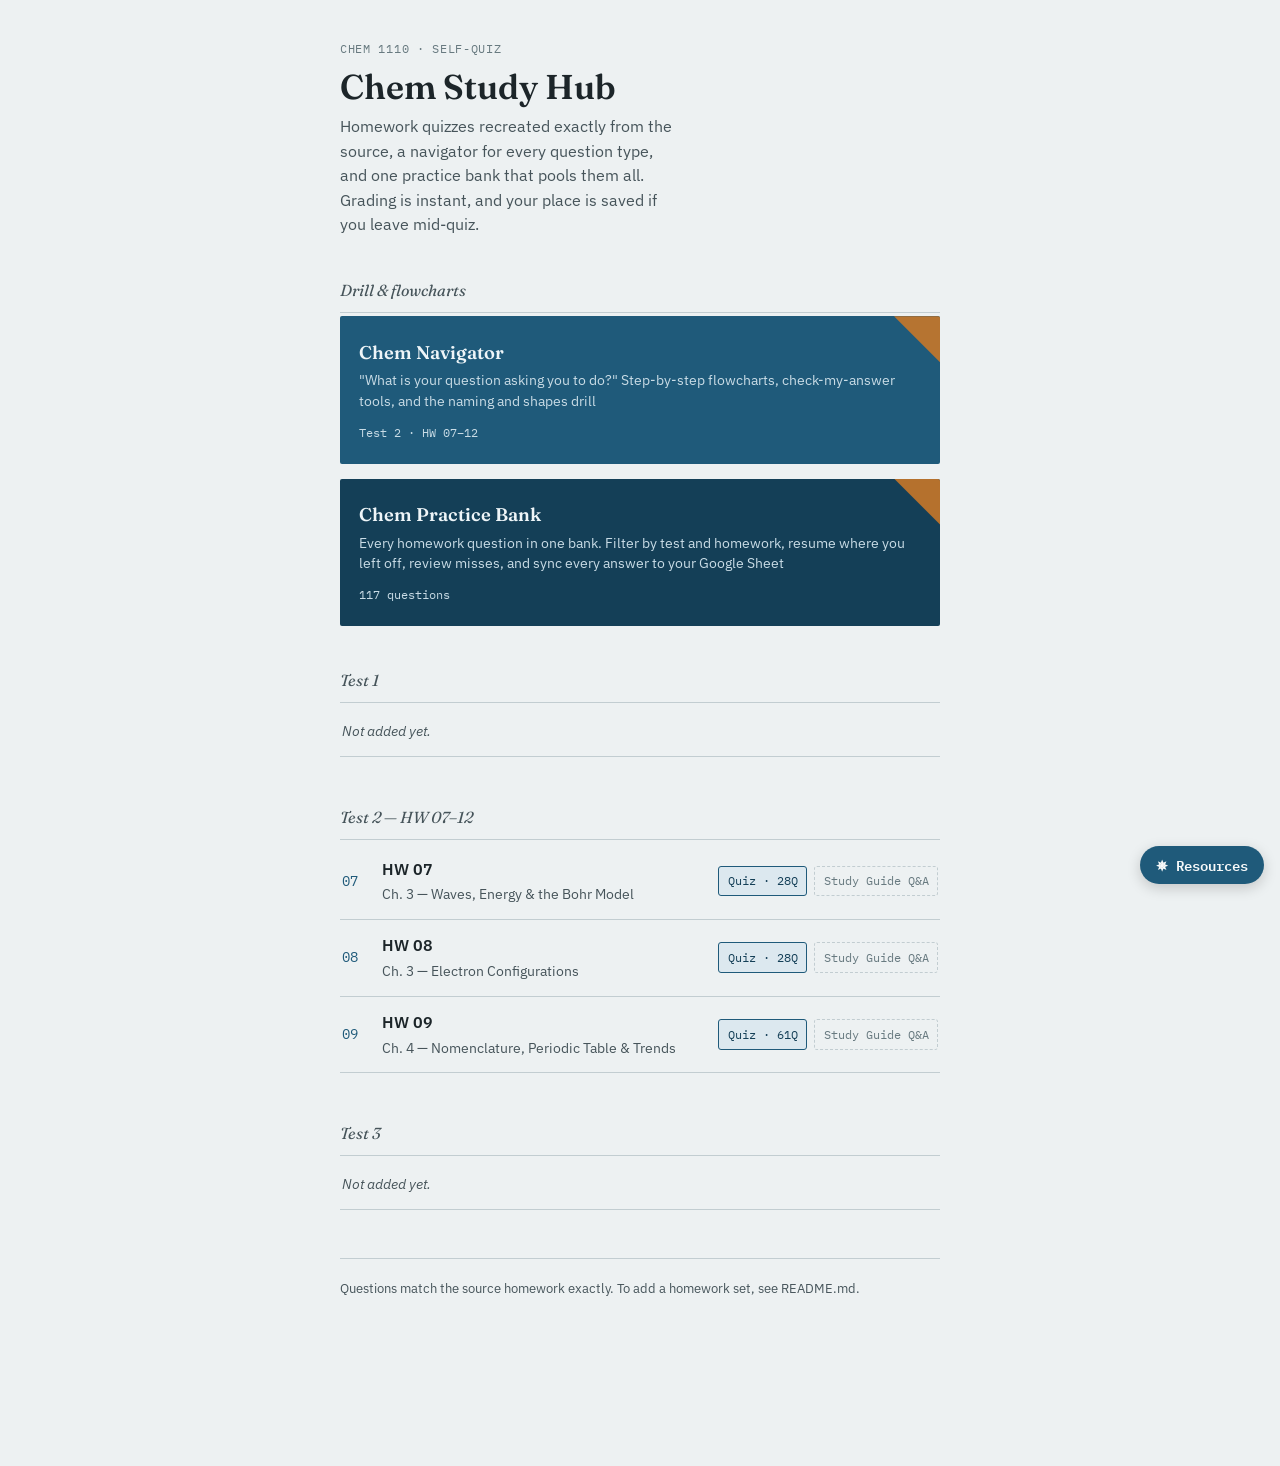
==== index.html @ c75fd82e "Add files via upload" ====
<!doctype html>
<html lang="en">
<head>
<meta charset="utf-8">
<meta name="viewport" content="width=device-width, initial-scale=1">
<title>Chem Study Hub</title>
<link rel="stylesheet" href="assets/style.css">
<link rel="stylesheet" href="assets/core.css">
</head>
<body>
  <div class="wrap">
    <p class="site-mark">CHEM 1110 &middot; SELF-QUIZ</p>
    <h1 class="site-title">Chem Study Hub</h1>
    <p class="site-lede">Homework quizzes recreated exactly from the source, a navigator for every question type, and one practice bank that pools them all. Grading is instant, and your place is saved if you leave mid-quiz.</p>

    <p class="section-label">Drill &amp; flowcharts</p>
    <div class="slide-grid">
      <a class="slide-card" href="navigator/index.html" style="grid-column:1/-1">
        <div class="s-title">Chem Navigator</div>
        <div class="s-sub">"What is your question asking you to do?" Step-by-step flowcharts, check-my-answer tools, and the naming and shapes drill</div>
        <span class="s-count">Test 2 &middot; HW 07–12</span>
      </a>
      <a class="slide-card alt" href="drill/index.html" style="grid-column:1/-1">
        <div class="s-title">Chem Practice Bank</div>
        <div class="s-sub">Every homework question in one bank. Filter by test and homework, resume where you left off, review misses, and sync every answer to your Google Sheet</div>
        <span class="s-count" id="bankCount">&nbsp;</span>
      </a>
    </div>

    <div id="tests"><p class="note">Loading…</p></div>

    <footer class="note">Questions match the source homework exactly. To add a homework set, see README.md.</footer>
  </div>
  <script src="assets/chem-core.js"></script>
  <script>
  (async function () {
    const box = document.getElementById('tests');
    let man;
    try { man = await (await fetch('data/manifest.json')).json(); }
    catch (e) { box.innerHTML = '<p class="empty-test">Could not load the quiz list. Open this site from GitHub Pages (or a local web server), not as a file.</p>'; return; }
    let saved = {};
    try { saved = JSON.parse(localStorage.getItem('chem-hub-quiz-v1') || '{}'); } catch (e) {}
    const esc = Chem.esc;
    let total = 0;
    box.innerHTML = man.tests.map(t => {
      const head = `<p class="section-label">${esc(t.title)}${t.sub ? ' &mdash; ' + esc(t.sub) : ''}</p>`;
      if (!t.items.length) return head + `<p class="empty-test">Not added yet.</p>`;
      return head + '<ul class="module-list">' + t.items.map(it => {
        const pills = it.quizzes.map((z, k) => {
          total += z.count;
          const done = saved[z.slug] ? Object.keys(saved[z.slug].answers || {}).length : 0;
          const prog = done && done < z.count ? ` <span class="done">&middot; ${done}/${z.count} done</span>` : done === z.count ? ' <span class="done">&middot; done</span>' : '';
          return `<a class="quiz-pill${k ? ' pill-' + Math.min(k + 1, 3) : ''}" href="quiz/index.html?q=${encodeURIComponent(z.slug)}">${esc(z.label)} &middot; ${z.count}Q${prog}</a>`;
        }).join('');
        const qa = it.qa
          ? `<a class="quiz-pill pill-qa" href="qa/index.html?q=${encodeURIComponent(it.qa)}">Study Guide Q&amp;A</a>`
          : `<span class="quiz-pill pill-off" title="Not added yet">Study Guide Q&amp;A</span>`;
        return `<li><div class="m-row"><span class="num">${esc(it.num)}</span><span class="titles"><span class="m-title">${esc(it.title)}</span><br><span class="m-sub">${esc(it.subtitle)}</span></span><span class="quiz-links">${pills}${qa}</span></div></li>`;
      }).join('') + '</ul>';
    }).join('');
    document.getElementById('bankCount').textContent = total + ' questions';
  })();
  Chem.resources('assets/');
  </script>
</body>
</html>
---- assets/style.css ----
@import url('https://fonts.googleapis.com/css2?family=Fraunces:opsz,wght@9..144,400;9..144,500;9..144,600&family=IBM+Plex+Sans:wght@400;500;600&family=IBM+Plex+Mono:wght@500&display=swap');

:root{
  /* Chem Study Hub palette: copper-sulfate blue and sodium-flame amber */
  --paper: #EDF1F2;
  --paper-raised: #E1E8EA;
  --ink: #1C2529;
  --ink-soft: #46545A;
  --rule: #C2CDD1;
  --violet: #1F5A7A;
  --violet-deep: #143F57;
  --pink: #C7772A;
  --pink-wash: #F6E3CC;
  --violet-wash: #DCE8EF;
  --red: #9A3B3B;
  --red-wash: #F1DCDA;
  --sage: #687A80;
  --good: #2E7D4F;
  --good-wash: #DDEFE3;
  --max: 640px;
  /* colors used by core.css (question widgets, notes, Resources) */
  --c-accent: var(--violet); --c-accent-soft: var(--violet-wash);
  --c-good: var(--good); --c-good-soft: var(--good-wash);
  --c-bad: var(--red); --c-bad-soft: var(--red-wash);
  --c-line: var(--rule); --c-surface: #F8FAFA; --c-raised: var(--paper-raised);
  --c-ink: var(--ink); --c-muted: var(--ink-soft); --c-mono: 'IBM Plex Mono', monospace;
}

*{ box-sizing: border-box; }

html{ -webkit-text-size-adjust: 100%; }

body{
  margin: 0;
  background: var(--paper);
  color: var(--ink);
  font-family: 'IBM Plex Sans', system-ui, sans-serif;
  line-height: 1.5;
  -webkit-font-smoothing: antialiased;
}

a{ color: inherit; }

.wrap{
  max-width: var(--max);
  margin: 0 auto;
  padding: 2.5rem 1.25rem 5rem;
}

/* ---------- Homepage ---------- */

.site-mark{
  font-family: 'IBM Plex Mono', monospace;
  font-size: 0.72rem;
  letter-spacing: 0.06em;
  color: var(--sage);
  margin: 0 0 0.6rem;
}

h1.site-title{
  font-family: 'Fraunces', serif;
  font-weight: 600;
  font-size: 2.15rem;
  line-height: 1.15;
  margin: 0 0 0.5rem;
}

p.site-lede{
  color: var(--ink-soft);
  font-size: 1.02rem;
  max-width: 34ch;
  margin: 0 0 2.6rem;
}

.section-label{
  font-family: 'Fraunces', serif;
  font-style: italic;
  font-size: 1rem;
  color: var(--ink-soft);
  border-bottom: 1px solid var(--rule);
  padding-bottom: 0.6rem;
  margin: 0 0 0.2rem;
}

.module-list{
  list-style: none;
  margin: 0 0 3rem;
  padding: 0;
}

.module-list li{
  border-bottom: 1px solid var(--rule);
}

.m-row{
  display: flex;
  align-items: center;
  gap: 0.9rem;
  padding: 0.85rem 0.1rem;
}

.m-row .num{
  font-family: 'IBM Plex Mono', monospace;
  font-size: 0.85rem;
  color: var(--violet);
  min-width: 1.6rem;
}

.m-row .titles{
  flex: 1;
  min-width: 0;
}

.m-row .m-title{
  font-weight: 600;
  font-size: 1.02rem;
}

.m-row .m-sub{
  color: var(--ink-soft);
  font-size: 0.88rem;
}

.quiz-links{
  display: flex;
  gap: 0.4rem;
  flex-shrink: 0;
}

.quiz-pill{
  font-family: 'IBM Plex Mono', monospace;
  font-size: 0.72rem;
  text-decoration: none;
  color: var(--violet-deep);
  background: var(--violet-wash);
  border: 1px solid var(--violet);
  border-radius: 3px;
  padding: 0.35rem 0.55rem;
  white-space: nowrap;
  transition: background 0.15s ease;
}

.quiz-pill:hover{
  background: var(--violet);
  color: #fff;
}

.quiz-pill.pill-2{
  color: #7A4614;
  background: var(--pink-wash);
  border-color: var(--pink);
}

.quiz-pill.pill-2:hover{
  background: var(--pink);
  color: #fff;
}

.quiz-pill.pill-3{
  color: #7A2E2E;
  background: var(--red-wash);
  border-color: var(--red);
}

.quiz-pill.pill-3:hover{
  background: var(--red);
  color: #fff;
}

.quiz-pill.pill-qa{
  color: #3F5157;
  background: #E3E9EB;
  border-color: var(--sage);
}

.quiz-pill.pill-qa:hover{
  background: var(--sage);
  color: #fff;
}

@media (max-width: 480px){
  .m-row{ flex-wrap: wrap; }
  .quiz-links{ width: calc(100% - 1.6rem - 0.9rem); margin-left: calc(1.6rem + 0.9rem); flex-wrap: wrap; }
}

.slide-grid{
  display: grid;
  grid-template-columns: 1fr 1fr;
  gap: 0.9rem;
}

@media (max-width: 480px){
  .slide-grid{ grid-template-columns: 1fr; }
}

.slide-card{
  display: block;
  text-decoration: none;
  background: var(--violet);
  color: #EEF5F8;
  padding: 1.4rem 1.2rem;
  border-radius: 2px;
  position: relative;
  overflow: hidden;
}

.slide-card::before{
  content: "";
  position: absolute;
  top: 0; right: 0;
  width: 46px; height: 46px;
  background: var(--pink);
  clip-path: polygon(100% 0, 0 0, 100% 100%);
  opacity: 0.9;
}

.slide-card .s-title{
  font-family: 'Fraunces', serif;
  font-weight: 600;
  font-size: 1.15rem;
  margin: 0 0 0.25rem;
}

.slide-card .s-sub{
  font-size: 0.85rem;
  color: #C9DCE6;
}

.slide-card .s-count{
  font-family: 'IBM Plex Mono', monospace;
  font-size: 0.75rem;
  color: #C9DCE6;
  margin-top: 0.8rem;
  display: block;
}

footer.note{
  margin-top: 3rem;
  padding-top: 1.2rem;
  border-top: 1px solid var(--rule);
  color: var(--ink-soft);
  font-size: 0.82rem;
}

/* ---------- Quiz page ---------- */

.back-link{
  display: inline-block;
  font-size: 0.85rem;
  color: var(--violet);
  text-decoration: none;
  margin-bottom: 1.1rem;
}
.back-link:hover{ text-decoration: underline; }

.quiz-head{
  margin-bottom: 1.4rem;
}

.quiz-head .site-mark{ margin-bottom: 0.5rem; }

h1.quiz-title{
  font-family: 'Fraunces', serif;
  font-weight: 600;
  font-size: 1.7rem;
  margin: 0 0 0.15rem;
}

p.quiz-sub{
  color: var(--ink-soft);
  margin: 0;
}

.score-bar{
  position: sticky;
  top: 0;
  z-index: 5;
  background: var(--paper);
  padding: 0.85rem 0 0.7rem;
  margin-bottom: 1.6rem;
  border-bottom: 1px solid var(--rule);
}

.score-row{
  display: flex;
  justify-content: space-between;
  font-family: 'IBM Plex Mono', monospace;
  font-size: 0.78rem;
  color: var(--ink-soft);
  margin-bottom: 0.4rem;
}

.score-row .num-correct{ color: var(--violet); font-weight: 500; }

.progress-track{
  height: 6px;
  background: var(--rule);
  border-radius: 3px;
  overflow: hidden;
}

.progress-fill{
  height: 100%;
  background: linear-gradient(90deg, var(--violet), var(--pink));
  width: 0%;
  transition: width 0.25s ease;
}

.restart-btn{
  font-family: 'IBM Plex Mono', monospace;
  font-size: 0.72rem;
  color: var(--sage);
  background: none;
  border: none;
  cursor: pointer;
  padding: 0;
  text-decoration: underline;
  margin-top: 0.5rem;
}

.question{
  padding: 1.5rem 0;
  border-bottom: 1px solid var(--rule);
}

.q-meta{
  font-family: 'IBM Plex Mono', monospace;
  font-size: 0.72rem;
  color: var(--sage);
  letter-spacing: 0.03em;
  margin-bottom: 0.45rem;
}

.q-prompt{
  font-size: 1.03rem;
  font-weight: 500;
  margin: 0 0 0.9rem;
}

.options{
  display: flex;
  flex-direction: column;
  gap: 0.5rem;
}

.option{
  display: flex;
  align-items: flex-start;
  gap: 0.7rem;
  text-align: left;
  width: 100%;
  padding: 0.65rem 0.8rem;
  background: var(--paper-raised);
  border: 1px solid var(--rule);
  border-radius: 3px;
  cursor: pointer;
  font-family: inherit;
  font-size: 0.94rem;
  color: var(--ink);
}

.option:hover:not(:disabled){
  border-color: var(--violet);
}

.option:focus-visible{
  outline: 2px solid var(--violet);
  outline-offset: 1px;
}

.option .letter{
  font-family: 'IBM Plex Mono', monospace;
  font-size: 0.82rem;
  color: var(--violet);
  flex-shrink: 0;
}

.option:disabled{ cursor: default; }

.option.correct{
  background: var(--violet-wash);
  border-color: var(--violet);
}
.option.correct .letter{ color: var(--violet-deep); }

.option.chosen-wrong{
  background: var(--red-wash);
  border-color: var(--red);
}
.option.chosen-wrong .letter{ color: var(--red); }

.explanation{
  margin-top: 0.7rem;
  padding: 0.7rem 0.85rem;
  background: var(--violet-wash);
  border-left: 3px solid var(--violet);
  font-size: 0.9rem;
  color: var(--ink);
  border-radius: 0 3px 3px 0;
}

.reveal-btn{
  font-family: 'IBM Plex Mono', monospace;
  font-size: 0.78rem;
  color: var(--violet);
  background: var(--violet-wash);
  border: 1px solid var(--violet);
  border-radius: 3px;
  padding: 0.5rem 0.9rem;
  cursor: pointer;
}
.reveal-btn:hover{ background: var(--violet); color: #fff; }

.finish-banner{
  margin-top: 1.5rem;
  padding: 1.3rem 1.2rem;
  background: var(--violet);
  color: #EEF5F8;
  border-radius: 3px;
  display: none;
}
.finish-banner.show{ display: block; }
.finish-banner .f-title{
  font-family: 'Fraunces', serif;
  font-size: 1.2rem;
  margin: 0 0 0.3rem;
}
.finish-banner button{
  margin-top: 0.8rem;
  font-family: 'IBM Plex Mono', monospace;
  font-size: 0.78rem;
  background: #EEF5F8;
  color: var(--violet-deep);
  border: none;
  border-radius: 3px;
  padding: 0.5rem 0.9rem;
  cursor: pointer;
}

@media (prefers-reduced-motion: reduce){
  *{ transition: none !important; }
}

/* ---------- Q&A viewer page ---------- */

.qa-wrap{ max-width: 700px; }

#qa-content h1{
  font-family: 'Fraunces', serif;
  font-weight: 600;
  font-size: 1.5rem;
  margin: 0.3rem 0 1.3rem;
  line-height: 1.25;
}

#qa-content h2{
  font-family: 'Fraunces', serif;
  font-style: italic;
  font-weight: 500;
  font-size: 1.1rem;
  color: var(--violet-deep);
  margin: 2rem 0 0.9rem;
  border-bottom: 1px solid var(--rule);
  padding-bottom: 0.4rem;
}

#qa-content h3{
  font-family: 'IBM Plex Sans', sans-serif;
  font-weight: 600;
  font-size: 0.95rem;
  color: var(--ink);
  margin: 1.4rem 0 0.5rem;
}

#qa-content p{
  margin: 0 0 0.5rem;
  font-size: 0.96rem;
}

#qa-content ol{
  padding-left: 1.3rem;
  margin: 0;
}

#qa-content ol > li{
  margin-bottom: 1.3rem;
  padding-bottom: 1.1rem;
  border-bottom: 1px solid var(--rule);
}

#qa-content ol > li:last-child{
  border-bottom: none;
}

#qa-content ul{
  margin: 0.4rem 0 0.4rem 0.2rem;
  padding-left: 1rem;
  list-style: none;
}

#qa-content ul li{
  margin-bottom: 0.3rem;
  font-size: 0.94rem;
}

#qa-content strong{ color: var(--violet-deep); }
#qa-content em{ font-style: italic; }
#qa-content strong em, #qa-content em strong{
  color: var(--violet);
}

#qa-content blockquote{
  margin: 0 0 1.5rem;
  padding: 0.8rem 1rem;
  background: var(--pink-wash);
  border-left: 3px solid var(--pink);
  border-radius: 0 3px 3px 0;
  font-size: 0.9rem;
  color: var(--ink);
}

#qa-content code{
  font-family: 'IBM Plex Mono', monospace;
  font-size: 0.85em;
  background: var(--paper-raised);
  padding: 0.1em 0.35em;
  border-radius: 2px;
}

#qa-content table{
  width: 100%;
  border-collapse: collapse;
  margin: 0.6rem 0 1.2rem;
  font-size: 0.85rem;
}

#qa-content th, #qa-content td{
  border: 1px solid var(--rule);
  padding: 0.5rem 0.6rem;
  text-align: left;
  vertical-align: top;
}

#qa-content th{
  background: var(--paper-raised);
  font-family: 'IBM Plex Mono', monospace;
  font-size: 0.72rem;
  letter-spacing: 0.02em;
  color: var(--sage);
}

#qa-content hr{
  border: none;
  border-top: 1px solid var(--rule);
  margin: 1.6rem 0;
}

/* nested answer bullets inside numbered study-guide questions (Modules 12+) */
#qa-content ol ul{
  list-style: disc;
  padding-left: 1.3rem;
}
#qa-content ol ul li::marker{ color: var(--violet-deep); }

/* ---------- Chem hub additions ---------- */

.quiz-pill.pill-off{
  color: var(--sage);
  background: transparent;
  border: 1px dashed var(--rule);
  cursor: default;
}
.quiz-pill.pill-off:hover{ background: transparent; color: var(--sage); }

.quiz-pill .done{ opacity: .75; }

.empty-test{
  color: var(--ink-soft);
  font-size: 0.9rem;
  font-style: italic;
  padding: 0.9rem 0.1rem;
  margin: 0 0 3rem;
  border-bottom: 1px solid var(--rule);
}

.slide-card.alt{ background: var(--violet-deep); }

.resume-note{
  margin: 0 0 1.2rem;
  padding: 0.7rem 0.85rem;
  background: var(--pink-wash);
  border-left: 3px solid var(--pink);
  border-radius: 0 3px 3px 0;
  font-size: 0.9rem;
}

.q-prompt img{ max-width: 100%; height: auto; }

.q-meta .q-tag{
  color: var(--pink);
  margin-left: .35rem;
}

.slide-grid{ margin-bottom: 2.6rem; }
body{ padding-bottom: 4rem; }
---- assets/core.css ----
/* Question widgets, notes and Resources — shared by quiz/ and drill/.
   Each page sets these colors: --c-accent --c-accent-soft --c-good --c-good-soft --c-bad --c-bad-soft
   --c-line --c-surface --c-raised --c-ink --c-muted --c-mono */
.cq-given{margin:0 0 .9rem;padding:.7rem .85rem;border:1px dashed var(--c-line);border-radius:6px;background:var(--c-raised);font-size:.92rem;overflow-x:auto}
.cq-given img{max-width:100%;height:auto}
.cq-opts{display:grid;gap:.5rem}
.cq-opt{display:grid;grid-template-columns:1.9rem 1fr;gap:.65rem;align-items:start;text-align:left;width:100%;padding:.65rem .8rem;background:var(--c-raised);border:1.5px solid var(--c-line);border-radius:6px;font:inherit;font-size:.95rem;color:var(--c-ink);cursor:pointer}
.cq-opt:hover:not(:disabled){border-color:var(--c-accent)}
.cq-opt:focus-visible,.cq-check:focus-visible,.cq-row select:focus-visible,.cq-row input:focus-visible{outline:2px solid var(--c-accent);outline-offset:1px}
.cq-opt:disabled{cursor:default}
.cq-k{font:500 .8rem/1.75 var(--c-mono);color:var(--c-accent);border:1px solid var(--c-line);border-radius:4px;text-align:center;min-height:1.6rem}
.cq-opt>span:last-child{min-width:0;overflow-wrap:anywhere}
.cq-opt.sel{border-color:var(--c-accent);background:var(--c-accent-soft)}
.cq-opt.right{border-color:var(--c-good);background:var(--c-good-soft)}
.cq-opt.right .cq-k{background:var(--c-good);border-color:var(--c-good);color:var(--c-surface)}
.cq-opt.wrong{border-color:var(--c-bad);background:var(--c-bad-soft)}
.cq-opt.wrong .cq-k{background:var(--c-bad);border-color:var(--c-bad);color:var(--c-surface)}
.cq-rows{display:grid;gap:.5rem}
.cq-row{display:grid;grid-template-columns:minmax(0,1fr) minmax(0,1.25fr) 2.6rem;gap:.6rem;align-items:center;padding:.55rem .7rem;background:var(--c-raised);border:1.5px solid var(--c-line);border-radius:6px}
.cq-row.cq-calc{grid-template-columns:minmax(0,1fr) auto 2.6rem}
.cq-row.cq-fill:not(:has(.cq-term)){grid-template-columns:minmax(0,1fr) 2.6rem}
.cq-term{font-size:.93rem;min-width:0;overflow-wrap:anywhere}
.cq-row select,.cq-row input{font:inherit;font-size:.93rem;color:var(--c-ink);background:var(--c-surface);border:1px solid var(--c-line);border-radius:5px;padding:.45rem .5rem;width:100%;min-width:0}
.cq-row input{font-family:var(--c-mono)}
.cq-unit{font:500 .85rem var(--c-mono);color:var(--c-muted)}
.cq-mark{font:600 .85rem var(--c-mono);text-align:center;white-space:nowrap}
.cq-row.right{border-color:var(--c-good);background:var(--c-good-soft)}.cq-row.right .cq-mark{color:var(--c-good)}
.cq-row.wrong{border-color:var(--c-bad);background:var(--c-bad-soft)}.cq-row.wrong .cq-mark{color:var(--c-bad)}
.cq-hint{font-size:.78rem;color:var(--c-muted);margin:.4rem 0 0}
.cq-check{margin-top:.8rem;font:600 .9rem/1 inherit;font-family:inherit;color:var(--c-surface);background:var(--c-accent);border:1px solid var(--c-accent);border-radius:6px;padding:.65rem 1.1rem;cursor:pointer}
.cq-check:disabled{opacity:.45;cursor:not-allowed}
.cq-fb{margin-top:.8rem;padding:.75rem .9rem;border-left:4px solid var(--c-good);background:var(--c-good-soft);border-radius:0 6px 6px 0;font-size:.92rem;overflow-wrap:anywhere}
.cq-fb.bad{border-left-color:var(--c-bad);background:var(--c-bad-soft)}
.cq-verdict{font-weight:700;color:var(--c-good);margin-bottom:.25rem}
.cq-fb.bad .cq-verdict{color:var(--c-bad)}
.cq-note{margin:.45rem 0 0;color:var(--c-ink);opacity:.85}
@media (max-width:520px){.cq-row{grid-template-columns:minmax(0,1fr) 2.6rem}.cq-row select{grid-column:1}.cq-row .cq-term{grid-column:1/-1}.cq-row.cq-calc{grid-template-columns:minmax(0,1fr) auto 2.6rem}}

/* notes */
.cq-notes{margin:.2rem 0 .8rem}
.cq-notes-toggle{font:500 .78rem var(--c-mono);color:var(--c-muted);background:none;border:1px dashed var(--c-line);border-radius:999px;padding:.3rem .7rem;cursor:pointer;display:inline-flex;gap:.35rem;align-items:center}
.cq-notes-toggle:hover{color:var(--c-accent);border-color:var(--c-accent)}
.cq-dot{width:7px;height:7px;border-radius:50%;background:var(--c-accent);display:inline-block}
.cq-notes-box{margin-top:.5rem}
.cq-notes-box textarea{width:100%;min-height:5.5rem;font:inherit;font-size:.92rem;color:var(--c-ink);background:var(--c-surface);border:1px solid var(--c-line);border-radius:6px;padding:.6rem .7rem;resize:vertical}
.cq-notes-status{font-size:.76rem;color:var(--c-muted);margin-top:.25rem;min-height:1em}

/* Resources */
.cq-res-btn{position:fixed;right:16px;bottom:16px;z-index:20;font:600 .85rem/1 var(--c-mono);color:var(--c-surface);background:var(--c-accent);border:0;border-radius:999px;padding:.75rem 1rem;box-shadow:0 4px 14px rgba(0,0,0,.18);cursor:pointer}
.cq-modal,.cq-lightbox{position:fixed;inset:0;z-index:30;background:rgba(10,18,22,.55);display:grid;place-items:center;padding:16px}
.cq-modal[hidden],.cq-lightbox[hidden]{display:none}
.cq-modal-box{position:relative;background:var(--c-surface);color:var(--c-ink);border-radius:10px;padding:1.3rem 1.2rem;width:min(440px,100%)}
.cq-modal-box h3{margin:0 0 .2rem}
.cq-sub{margin:0 0 .9rem;font-size:.85rem;color:var(--c-muted)}
.cq-res{display:flex;gap:.8rem;align-items:center;width:100%;text-align:left;font:inherit;color:inherit;background:var(--c-raised);border:1px solid var(--c-line);border-radius:6px;padding:.5rem;cursor:pointer}
.cq-res:hover{border-color:var(--c-accent)}
.cq-res img{width:56px;height:40px;object-fit:cover;border-radius:3px;background:#fff}
.cq-x{position:absolute;top:8px;right:10px;background:none;border:0;font-size:1.1rem;color:inherit;cursor:pointer;padding:6px}
.cq-lightbox .cq-x{color:#fff;font-size:1.4rem}
.cq-lightbox img{max-width:100%;max-height:90vh;background:#fff;border-radius:6px}
body{padding-bottom:88px}
@media (max-width:520px){.cq-res-btn{font-size:0;padding:0;width:46px;height:46px;border-radius:50%}.cq-res-btn::before{content:"✵";font-size:1.15rem}}
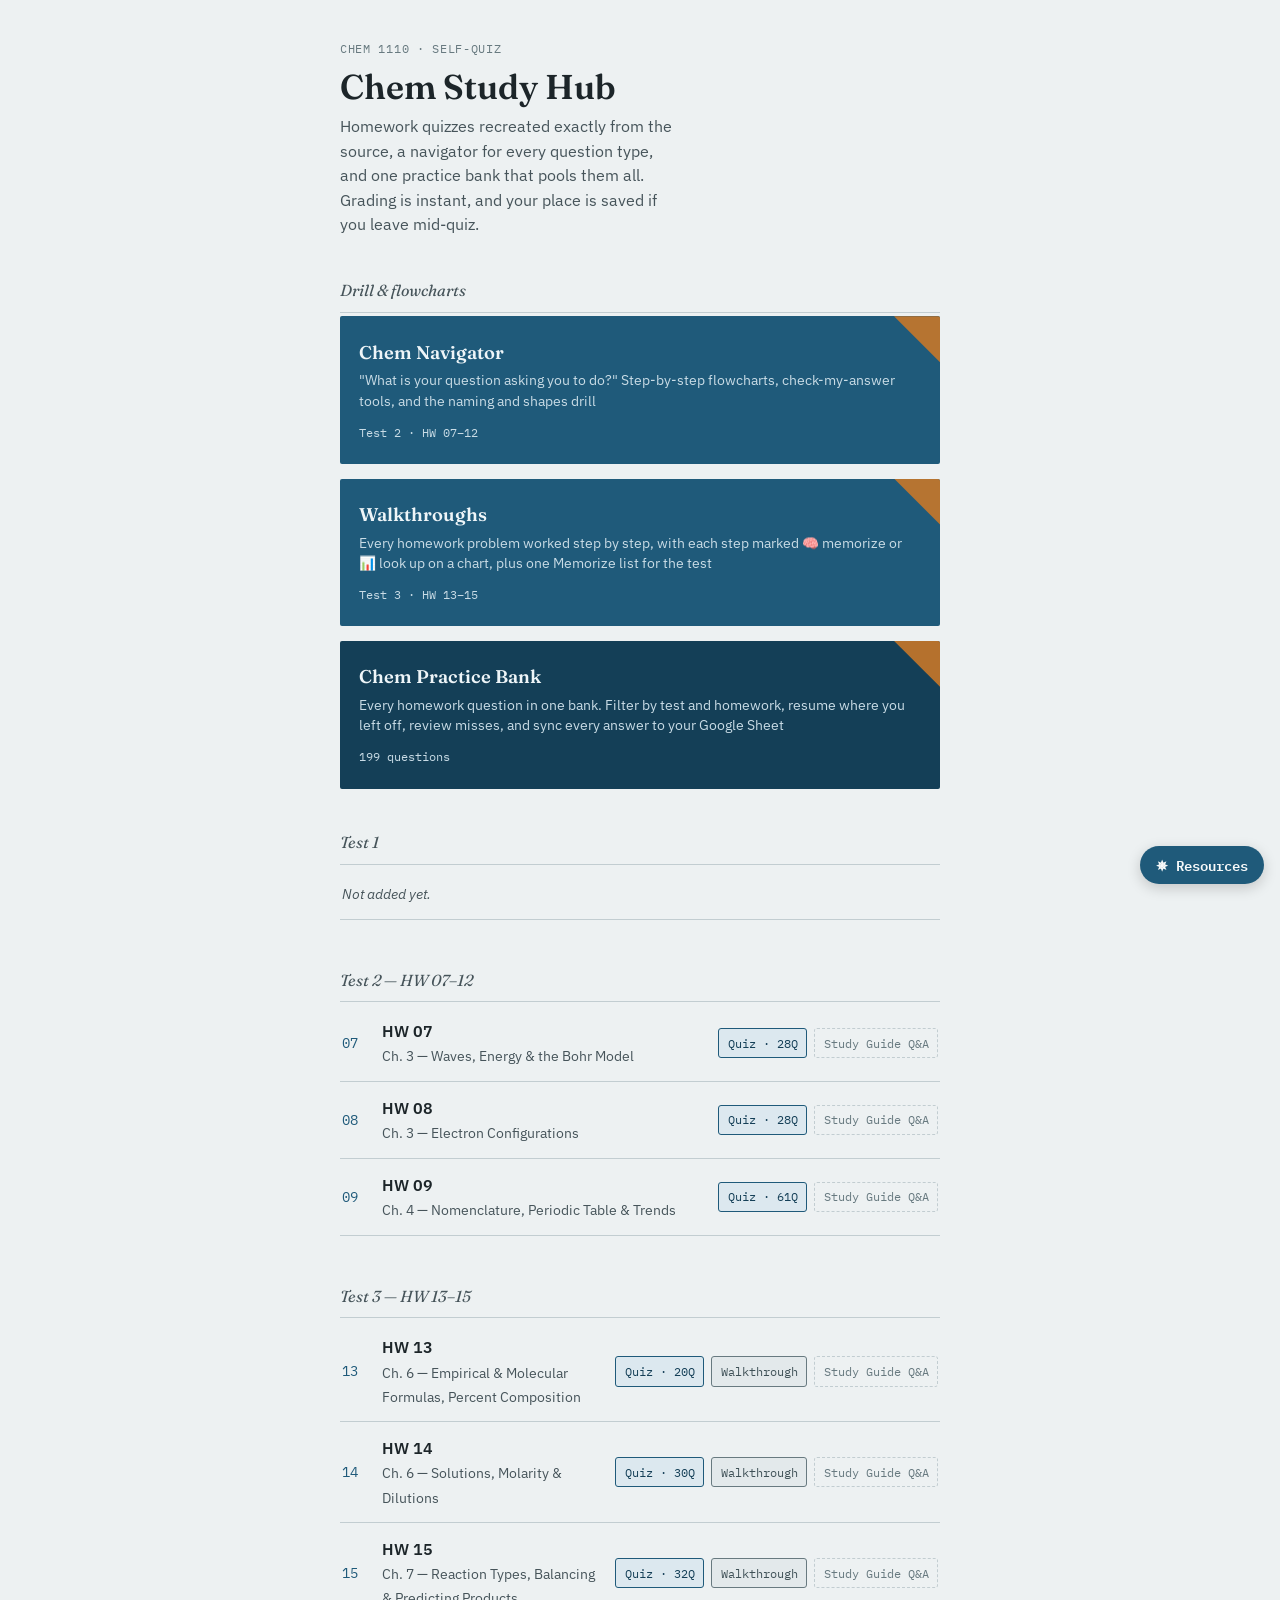
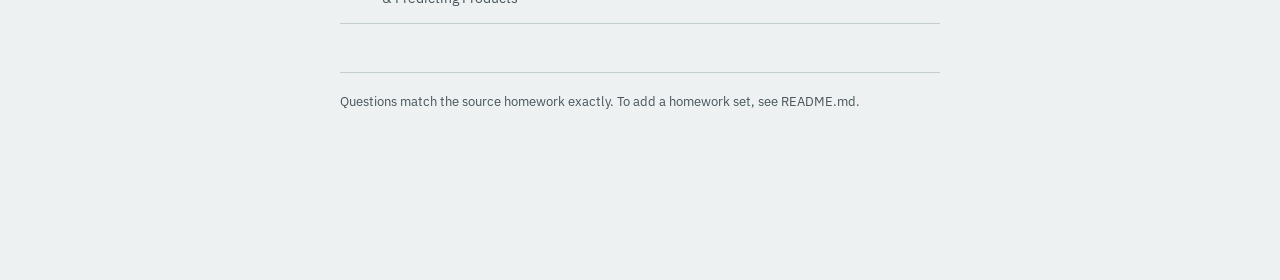
==== commit 79426f04: "Add files via upload" ====
--- a/index.html
+++ b/index.html
@@ -19,6 +19,11 @@
         <div class="s-title">Chem Navigator</div>
         <div class="s-sub">"What is your question asking you to do?" Step-by-step flowcharts, check-my-answer tools, and the naming and shapes drill</div>
         <span class="s-count">Test 2 &middot; HW 07–12</span>
+      </a>
+      <a class="slide-card" href="walkthrough/index.html" style="grid-column:1/-1">
+        <div class="s-title">Walkthroughs</div>
+        <div class="s-sub">Every homework problem worked step by step, with each step marked 🧠 memorize or 📊 look up on a chart, plus one Memorize list for the test</div>
+        <span class="s-count">Test 3 &middot; HW 13–15</span>
       </a>
       <a class="slide-card alt" href="drill/index.html" style="grid-column:1/-1">
         <div class="s-title">Chem Practice Bank</div>
@@ -55,7 +60,8 @@
         const qa = it.qa
           ? `<a class="quiz-pill pill-qa" href="qa/index.html?q=${encodeURIComponent(it.qa)}">Study Guide Q&amp;A</a>`
           : `<span class="quiz-pill pill-off" title="Not added yet">Study Guide Q&amp;A</span>`;
-        return `<li><div class="m-row"><span class="num">${esc(it.num)}</span><span class="titles"><span class="m-title">${esc(it.title)}</span><br><span class="m-sub">${esc(it.subtitle)}</span></span><span class="quiz-links">${pills}${qa}</span></div></li>`;
+        const walk = it.walk ? `<a class="quiz-pill pill-qa" href="walkthrough/index.html#hw${encodeURIComponent(it.num)}">Walkthrough</a>` : '';
+        return `<li><div class="m-row"><span class="num">${esc(it.num)}</span><span class="titles"><span class="m-title">${esc(it.title)}</span><br><span class="m-sub">${esc(it.subtitle)}</span></span><span class="quiz-links">${pills}${walk}${qa}</span></div></li>`;
       }).join('') + '</ul>';
     }).join('');
     document.getElementById('bankCount').textContent = total + ' questions';
--- a/assets/style.css
+++ b/assets/style.css
@@ -603,3 +603,7 @@
 
 .slide-grid{ margin-bottom: 2.6rem; }
 body{ padding-bottom: 4rem; }
+
+/* Walkthrough link on quiz questions */
+.q-meta a.q-walk{ text-decoration: none; background: var(--violet-wash); color: var(--violet-deep); }
+.q-meta a.q-walk:hover{ background: var(--violet); color: #fff; }
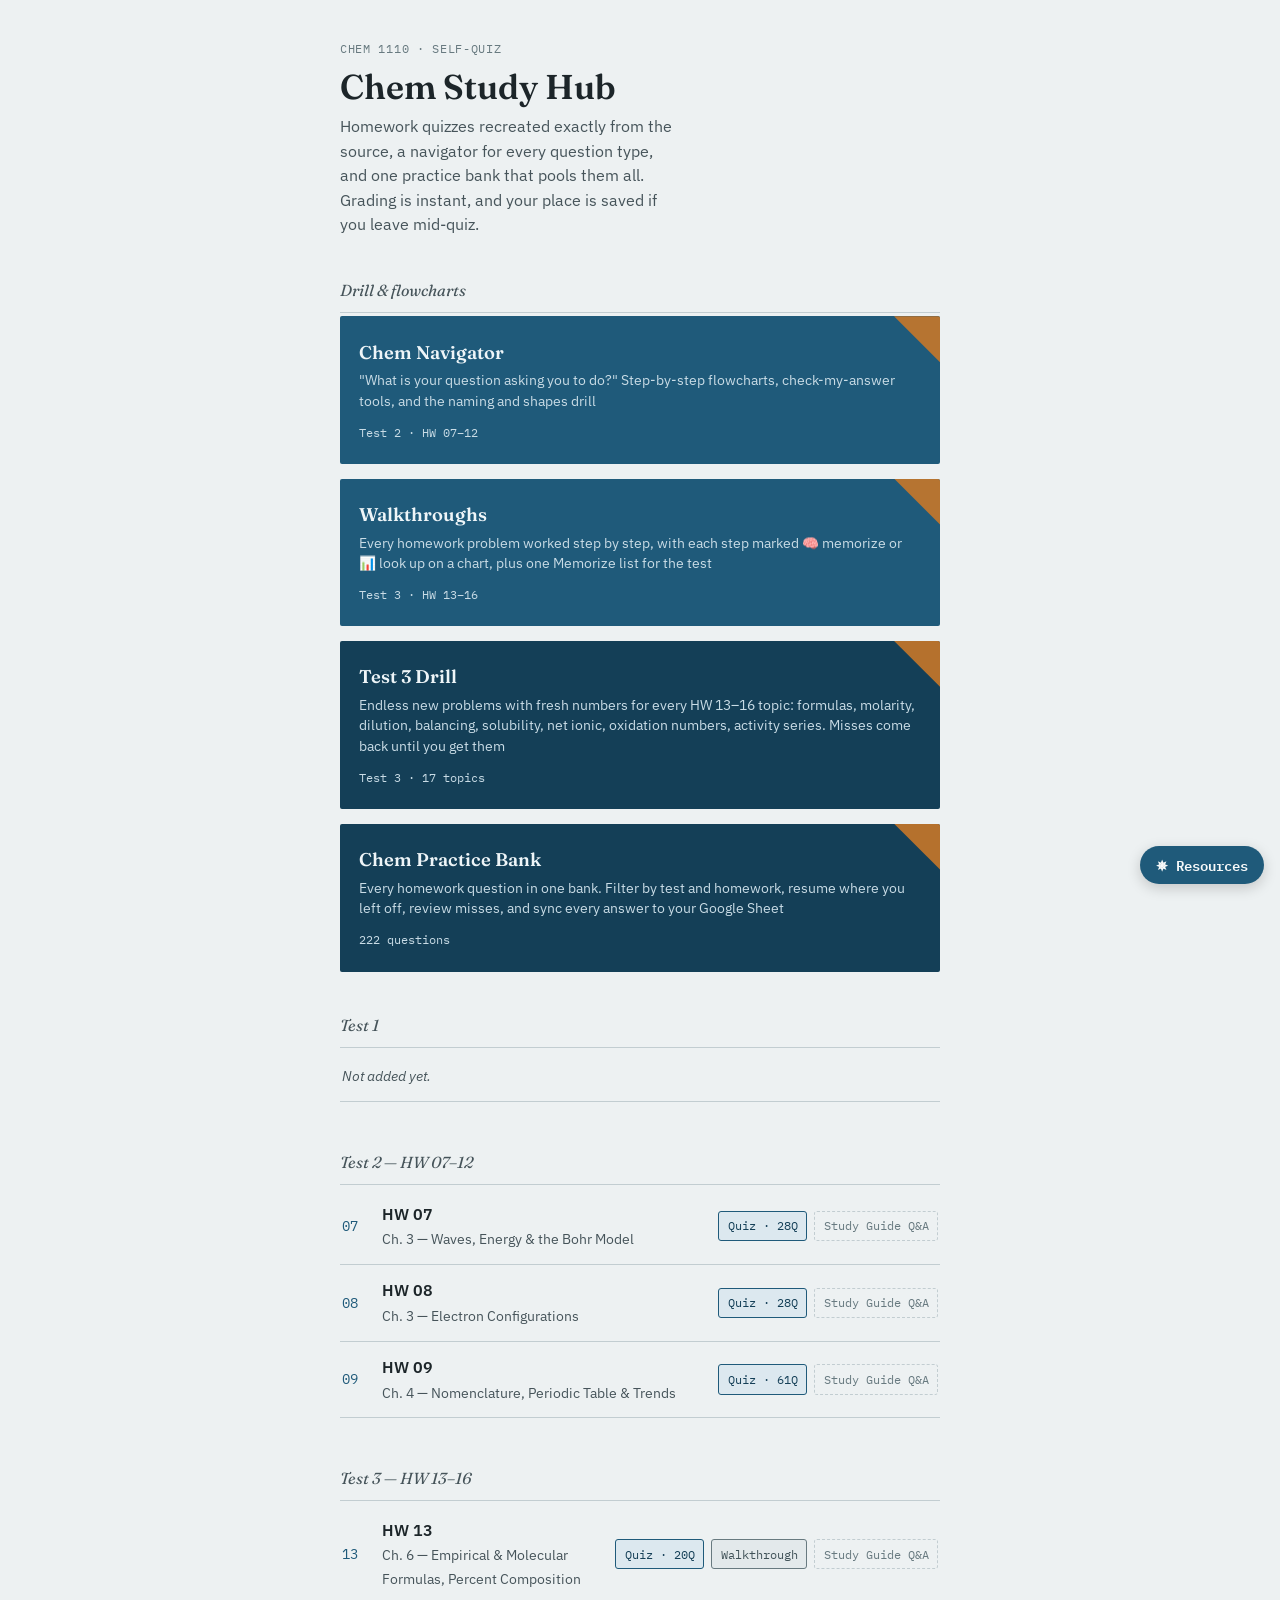
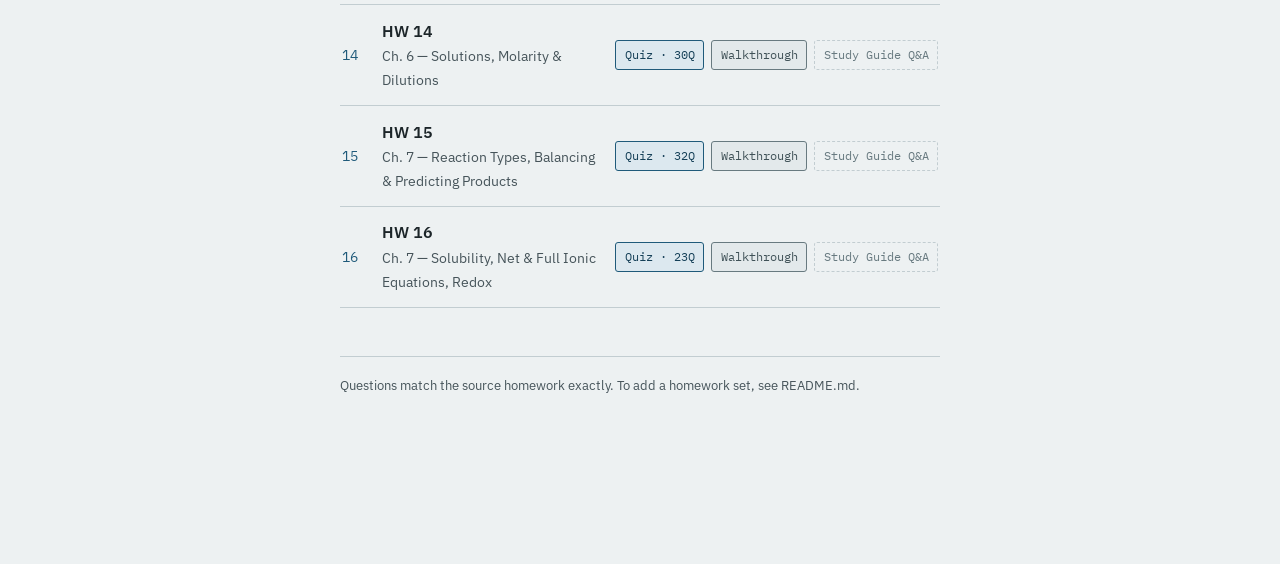
==== commit 90284cc2: "Add files via upload" ====
--- a/index.html
+++ b/index.html
@@ -23,7 +23,12 @@
       <a class="slide-card" href="walkthrough/index.html" style="grid-column:1/-1">
         <div class="s-title">Walkthroughs</div>
         <div class="s-sub">Every homework problem worked step by step, with each step marked 🧠 memorize or 📊 look up on a chart, plus one Memorize list for the test</div>
-        <span class="s-count">Test 3 &middot; HW 13–15</span>
+        <span class="s-count">Test 3 &middot; HW 13–16</span>
+      </a>
+      <a class="slide-card alt" href="drill3/index.html" style="grid-column:1/-1">
+        <div class="s-title">Test 3 Drill</div>
+        <div class="s-sub">Endless new problems with fresh numbers for every HW 13–16 topic: formulas, molarity, dilution, balancing, solubility, net ionic, oxidation numbers, activity series. Misses come back until you get them</div>
+        <span class="s-count">Test 3 &middot; 17 topics</span>
       </a>
       <a class="slide-card alt" href="drill/index.html" style="grid-column:1/-1">
         <div class="s-title">Chem Practice Bank</div>
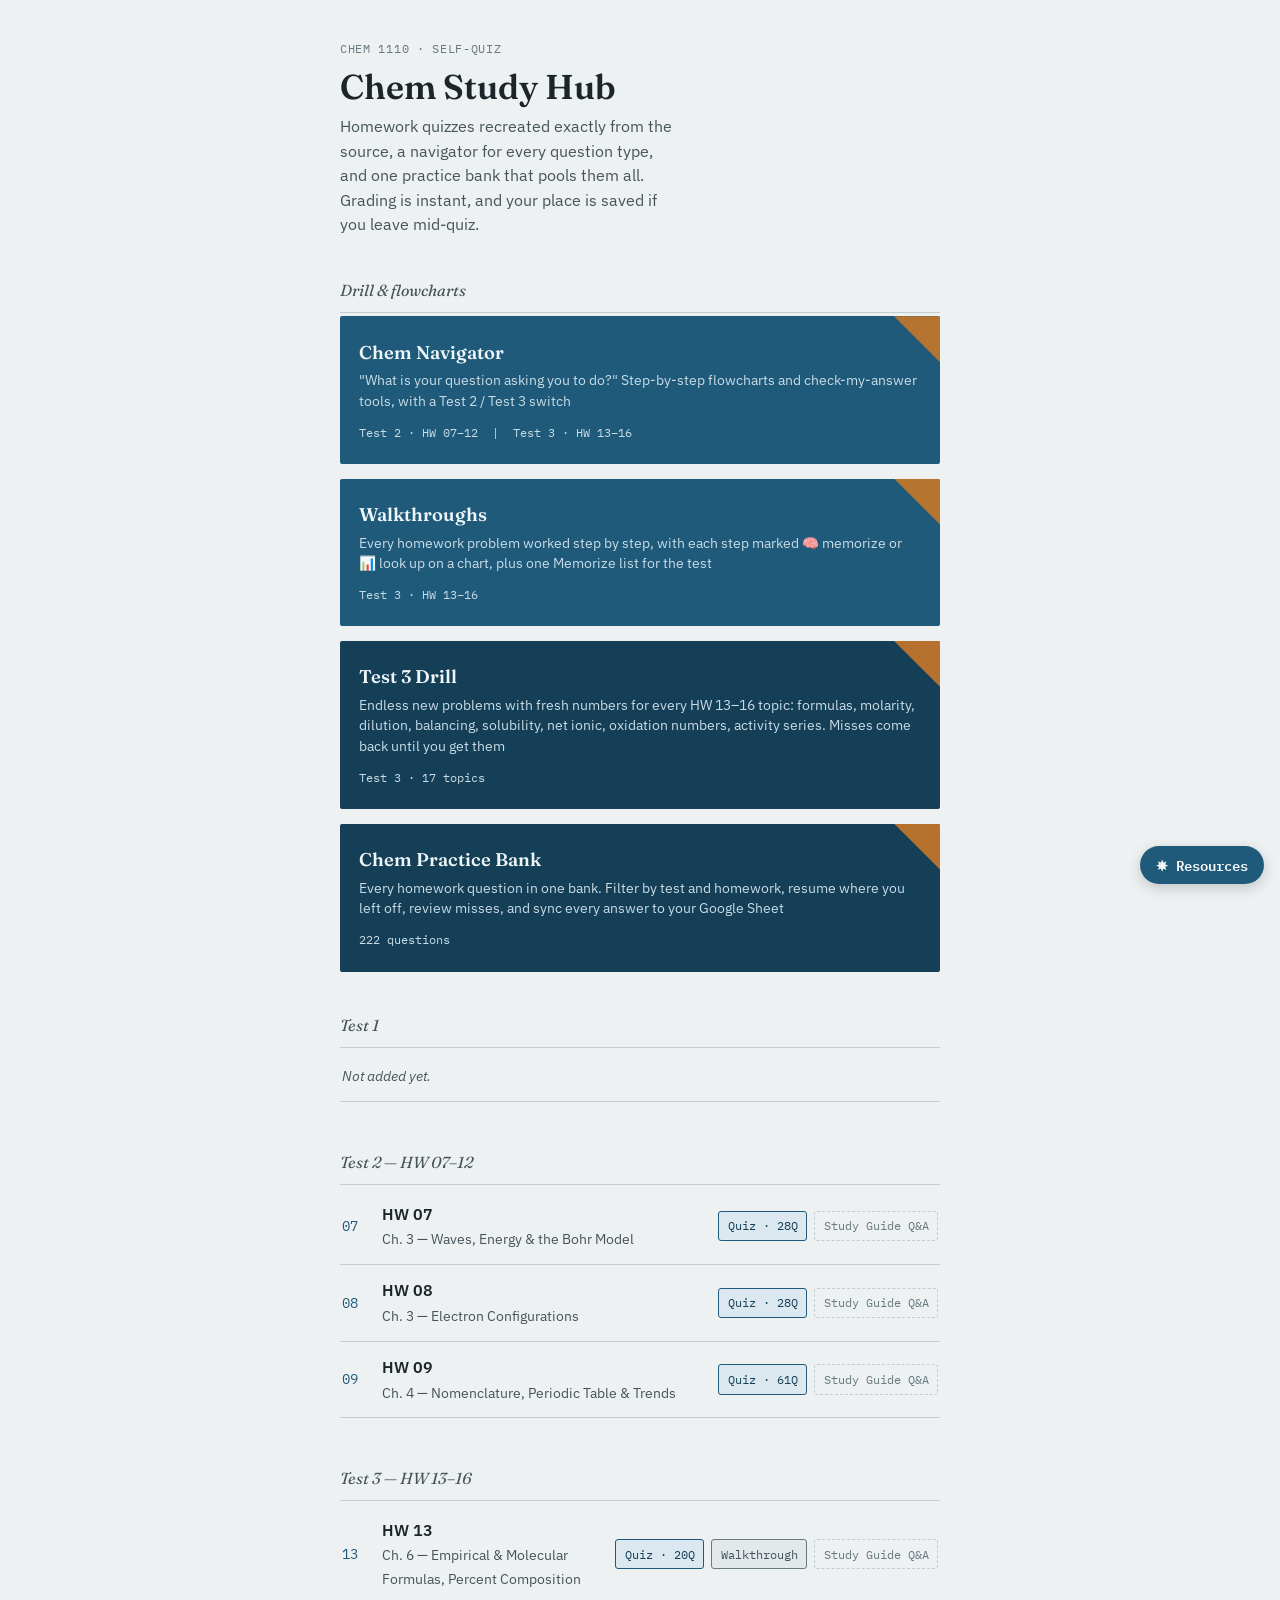
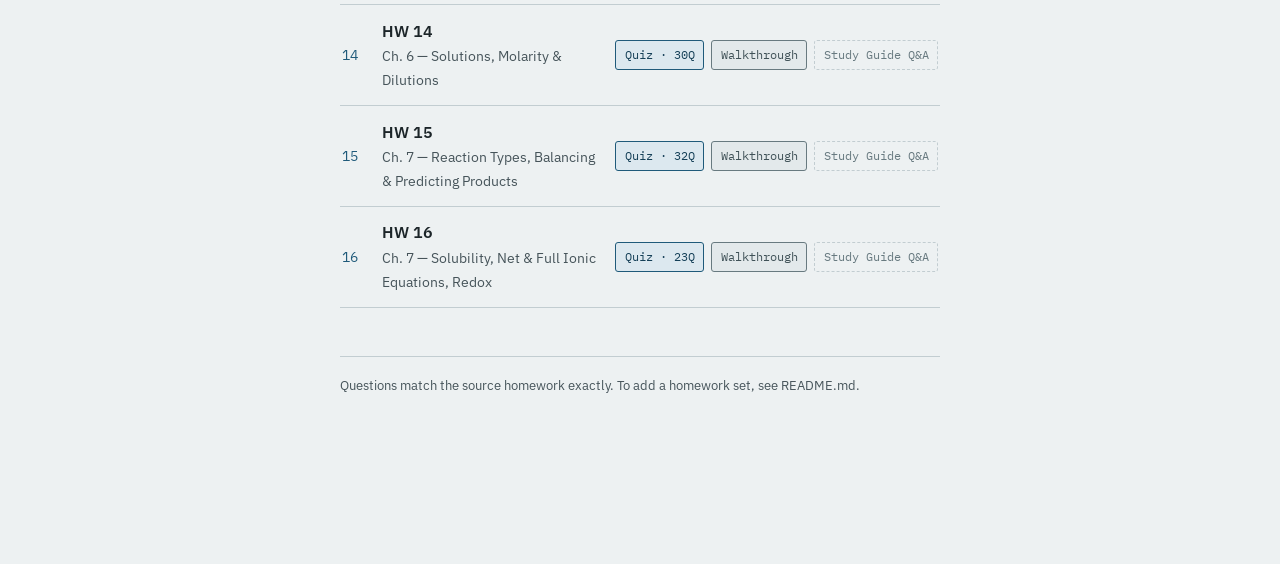
==== commit 10460f61: "Add files via upload" ====
--- a/index.html
+++ b/index.html
@@ -17,8 +17,8 @@
     <div class="slide-grid">
       <a class="slide-card" href="navigator/index.html" style="grid-column:1/-1">
         <div class="s-title">Chem Navigator</div>
-        <div class="s-sub">"What is your question asking you to do?" Step-by-step flowcharts, check-my-answer tools, and the naming and shapes drill</div>
-        <span class="s-count">Test 2 &middot; HW 07–12</span>
+        <div class="s-sub">"What is your question asking you to do?" Step-by-step flowcharts and check-my-answer tools, with a Test 2 / Test 3 switch</div>
+        <span class="s-count">Test 2 &middot; HW 07–12 &nbsp;|&nbsp; Test 3 &middot; HW 13–16</span>
       </a>
       <a class="slide-card" href="walkthrough/index.html" style="grid-column:1/-1">
         <div class="s-title">Walkthroughs</div>
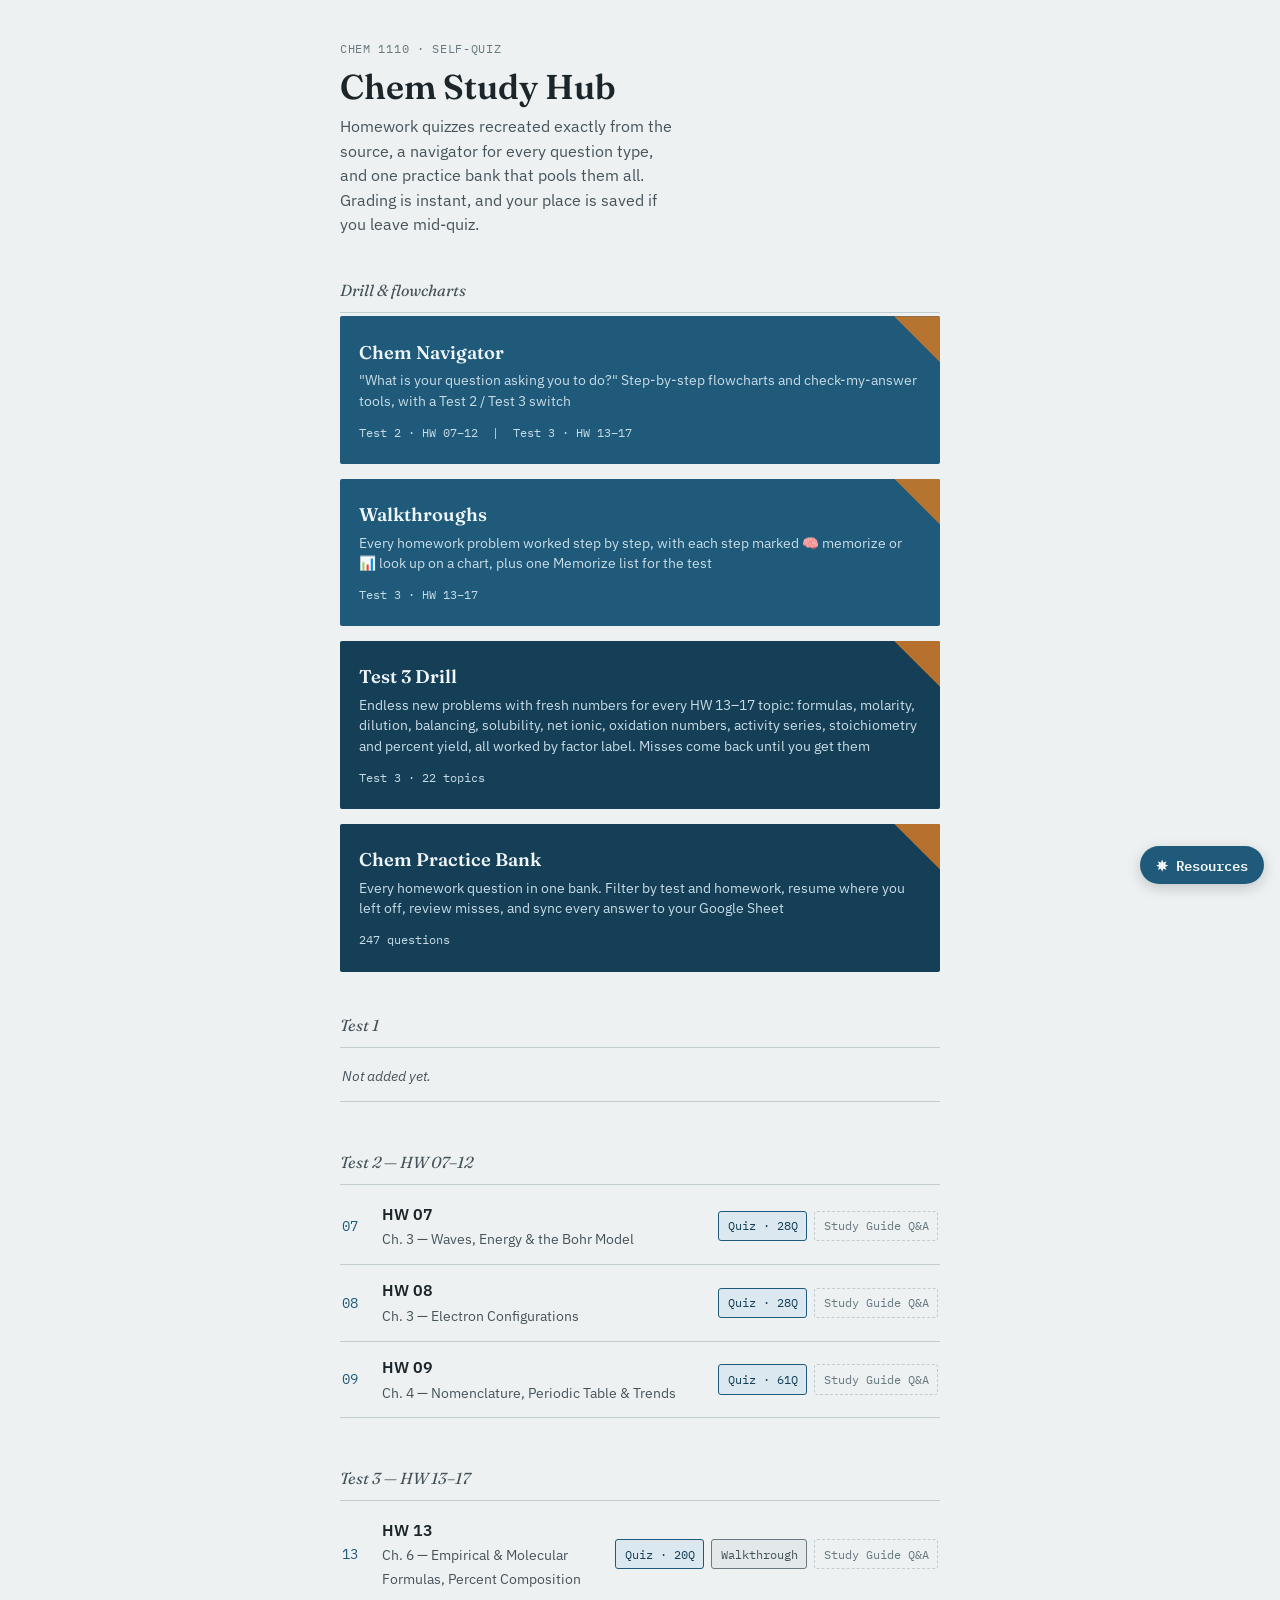
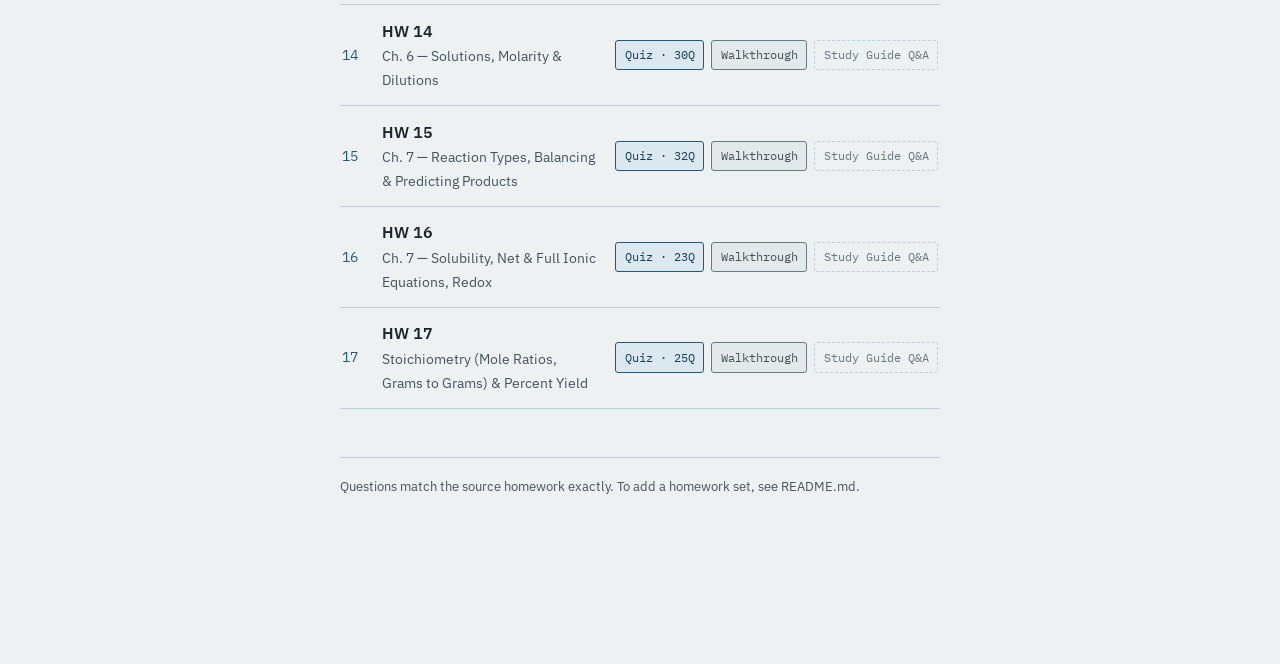
==== commit 1781f189: "Add files via upload" ====
--- a/index.html
+++ b/index.html
@@ -18,17 +18,17 @@
       <a class="slide-card" href="navigator/index.html" style="grid-column:1/-1">
         <div class="s-title">Chem Navigator</div>
         <div class="s-sub">"What is your question asking you to do?" Step-by-step flowcharts and check-my-answer tools, with a Test 2 / Test 3 switch</div>
-        <span class="s-count">Test 2 &middot; HW 07–12 &nbsp;|&nbsp; Test 3 &middot; HW 13–16</span>
+        <span class="s-count">Test 2 &middot; HW 07–12 &nbsp;|&nbsp; Test 3 &middot; HW 13–17</span>
       </a>
       <a class="slide-card" href="walkthrough/index.html" style="grid-column:1/-1">
         <div class="s-title">Walkthroughs</div>
         <div class="s-sub">Every homework problem worked step by step, with each step marked 🧠 memorize or 📊 look up on a chart, plus one Memorize list for the test</div>
-        <span class="s-count">Test 3 &middot; HW 13–16</span>
+        <span class="s-count">Test 3 &middot; HW 13–17</span>
       </a>
       <a class="slide-card alt" href="drill3/index.html" style="grid-column:1/-1">
         <div class="s-title">Test 3 Drill</div>
-        <div class="s-sub">Endless new problems with fresh numbers for every HW 13–16 topic: formulas, molarity, dilution, balancing, solubility, net ionic, oxidation numbers, activity series. Misses come back until you get them</div>
-        <span class="s-count">Test 3 &middot; 17 topics</span>
+        <div class="s-sub">Endless new problems with fresh numbers for every HW 13–17 topic: formulas, molarity, dilution, balancing, solubility, net ionic, oxidation numbers, activity series, stoichiometry and percent yield, all worked by factor label. Misses come back until you get them</div>
+        <span class="s-count">Test 3 &middot; 22 topics</span>
       </a>
       <a class="slide-card alt" href="drill/index.html" style="grid-column:1/-1">
         <div class="s-title">Chem Practice Bank</div>
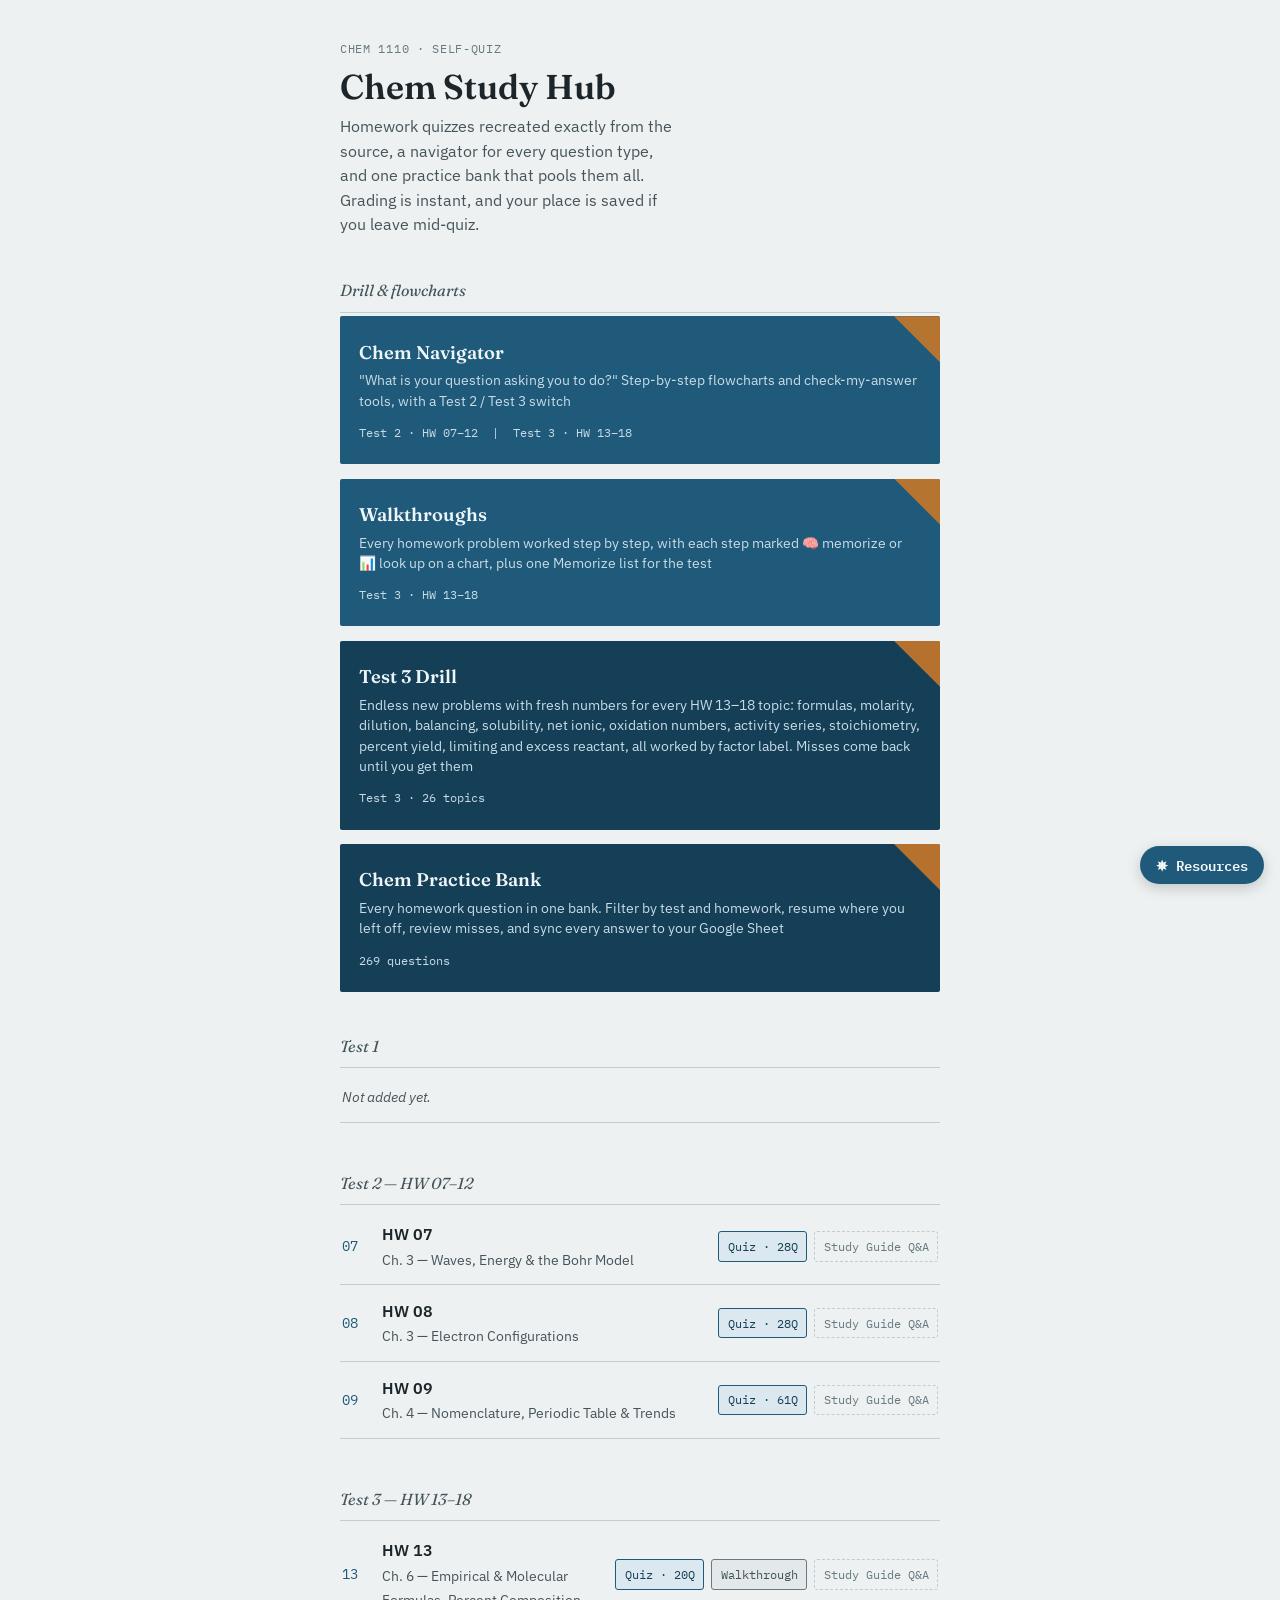
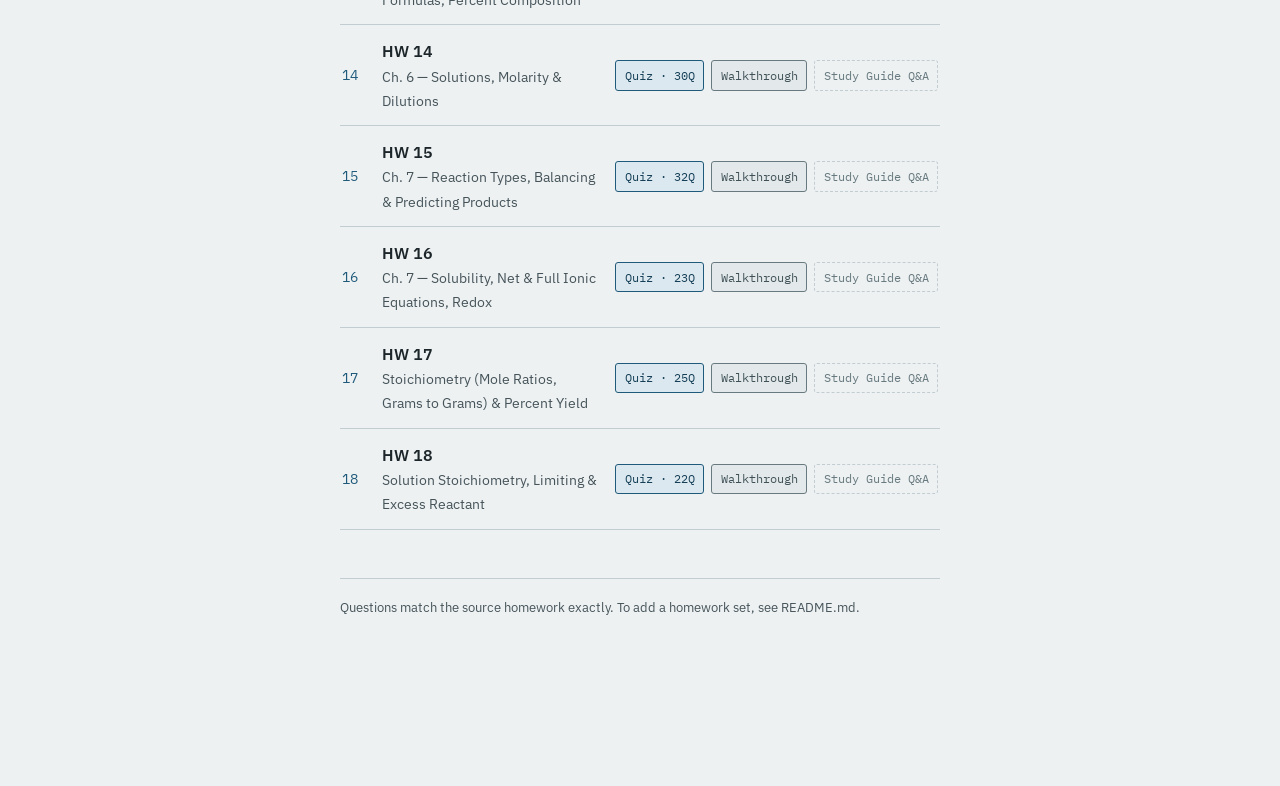
==== commit bf714e83: "Add files via upload" ====
--- a/index.html
+++ b/index.html
@@ -18,17 +18,17 @@
       <a class="slide-card" href="navigator/index.html" style="grid-column:1/-1">
         <div class="s-title">Chem Navigator</div>
         <div class="s-sub">"What is your question asking you to do?" Step-by-step flowcharts and check-my-answer tools, with a Test 2 / Test 3 switch</div>
-        <span class="s-count">Test 2 &middot; HW 07–12 &nbsp;|&nbsp; Test 3 &middot; HW 13–17</span>
+        <span class="s-count">Test 2 &middot; HW 07–12 &nbsp;|&nbsp; Test 3 &middot; HW 13–18</span>
       </a>
       <a class="slide-card" href="walkthrough/index.html" style="grid-column:1/-1">
         <div class="s-title">Walkthroughs</div>
         <div class="s-sub">Every homework problem worked step by step, with each step marked 🧠 memorize or 📊 look up on a chart, plus one Memorize list for the test</div>
-        <span class="s-count">Test 3 &middot; HW 13–17</span>
+        <span class="s-count">Test 3 &middot; HW 13–18</span>
       </a>
       <a class="slide-card alt" href="drill3/index.html" style="grid-column:1/-1">
         <div class="s-title">Test 3 Drill</div>
-        <div class="s-sub">Endless new problems with fresh numbers for every HW 13–17 topic: formulas, molarity, dilution, balancing, solubility, net ionic, oxidation numbers, activity series, stoichiometry and percent yield, all worked by factor label. Misses come back until you get them</div>
-        <span class="s-count">Test 3 &middot; 22 topics</span>
+        <div class="s-sub">Endless new problems with fresh numbers for every HW 13–18 topic: formulas, molarity, dilution, balancing, solubility, net ionic, oxidation numbers, activity series, stoichiometry, percent yield, limiting and excess reactant, all worked by factor label. Misses come back until you get them</div>
+        <span class="s-count">Test 3 &middot; 26 topics</span>
       </a>
       <a class="slide-card alt" href="drill/index.html" style="grid-column:1/-1">
         <div class="s-title">Chem Practice Bank</div>
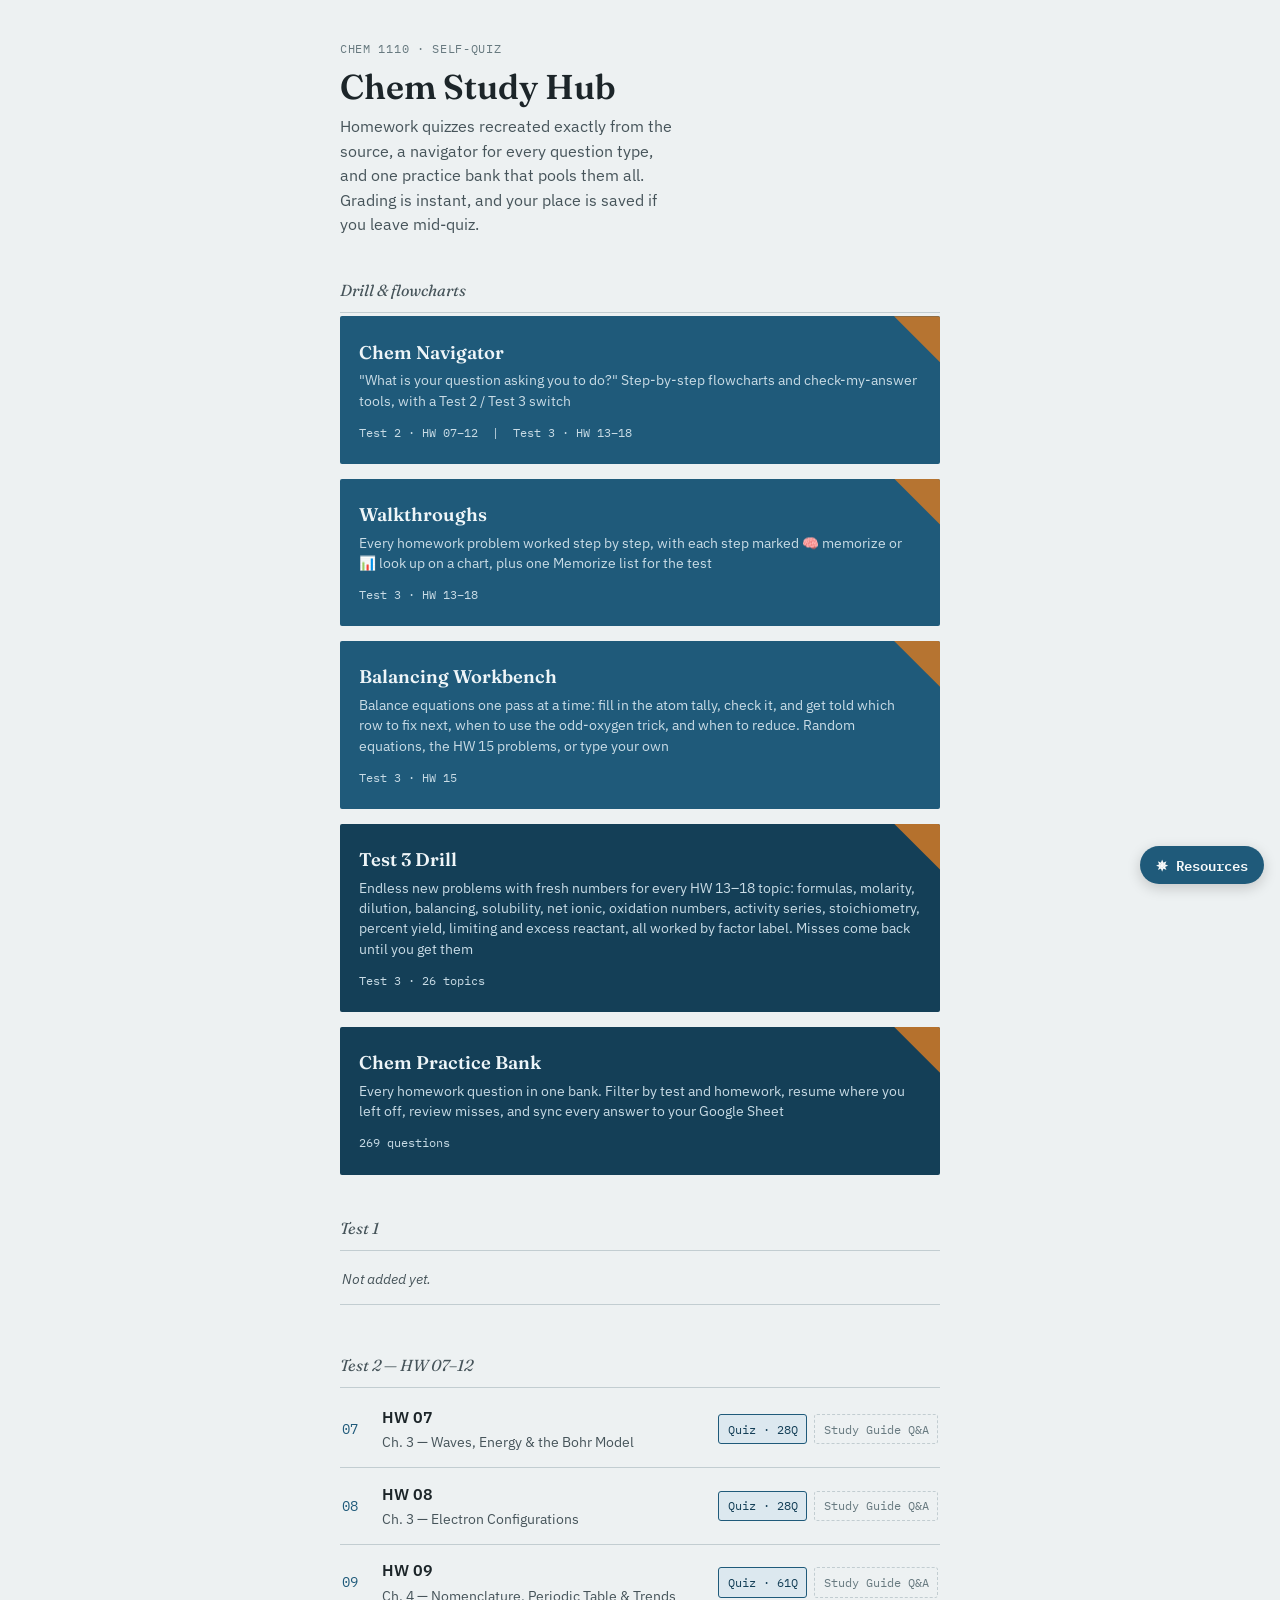
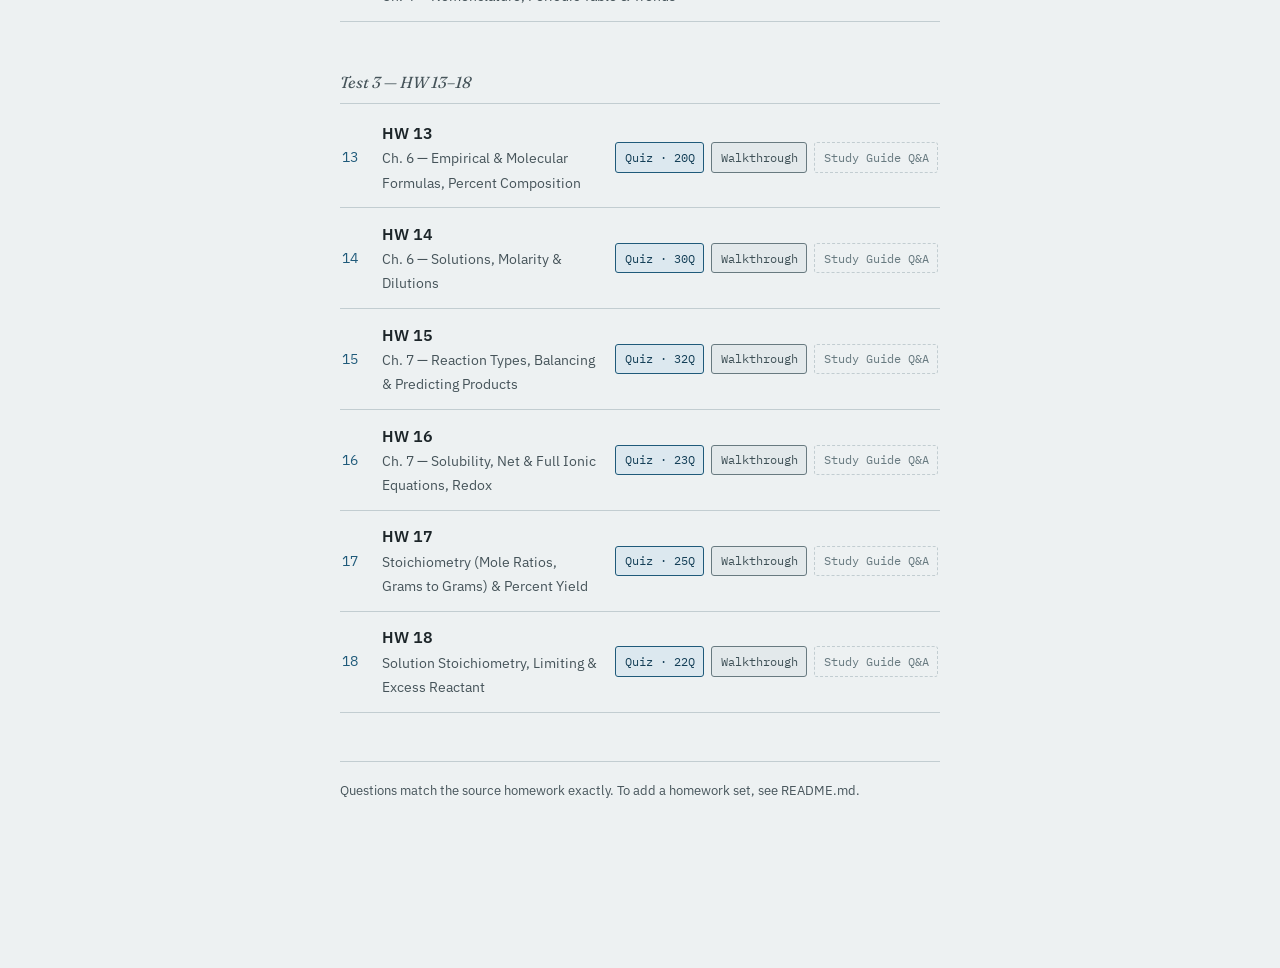
==== commit 645825c4: "Add files via upload" ====
--- a/index.html
+++ b/index.html
@@ -24,6 +24,11 @@
         <div class="s-title">Walkthroughs</div>
         <div class="s-sub">Every homework problem worked step by step, with each step marked 🧠 memorize or 📊 look up on a chart, plus one Memorize list for the test</div>
         <span class="s-count">Test 3 &middot; HW 13–18</span>
+      </a>
+      <a class="slide-card" href="balance/index.html" style="grid-column:1/-1">
+        <div class="s-title">Balancing Workbench</div>
+        <div class="s-sub">Balance equations one pass at a time: fill in the atom tally, check it, and get told which row to fix next, when to use the odd-oxygen trick, and when to reduce. Random equations, the HW 15 problems, or type your own</div>
+        <span class="s-count">Test 3 &middot; HW 15</span>
       </a>
       <a class="slide-card alt" href="drill3/index.html" style="grid-column:1/-1">
         <div class="s-title">Test 3 Drill</div>
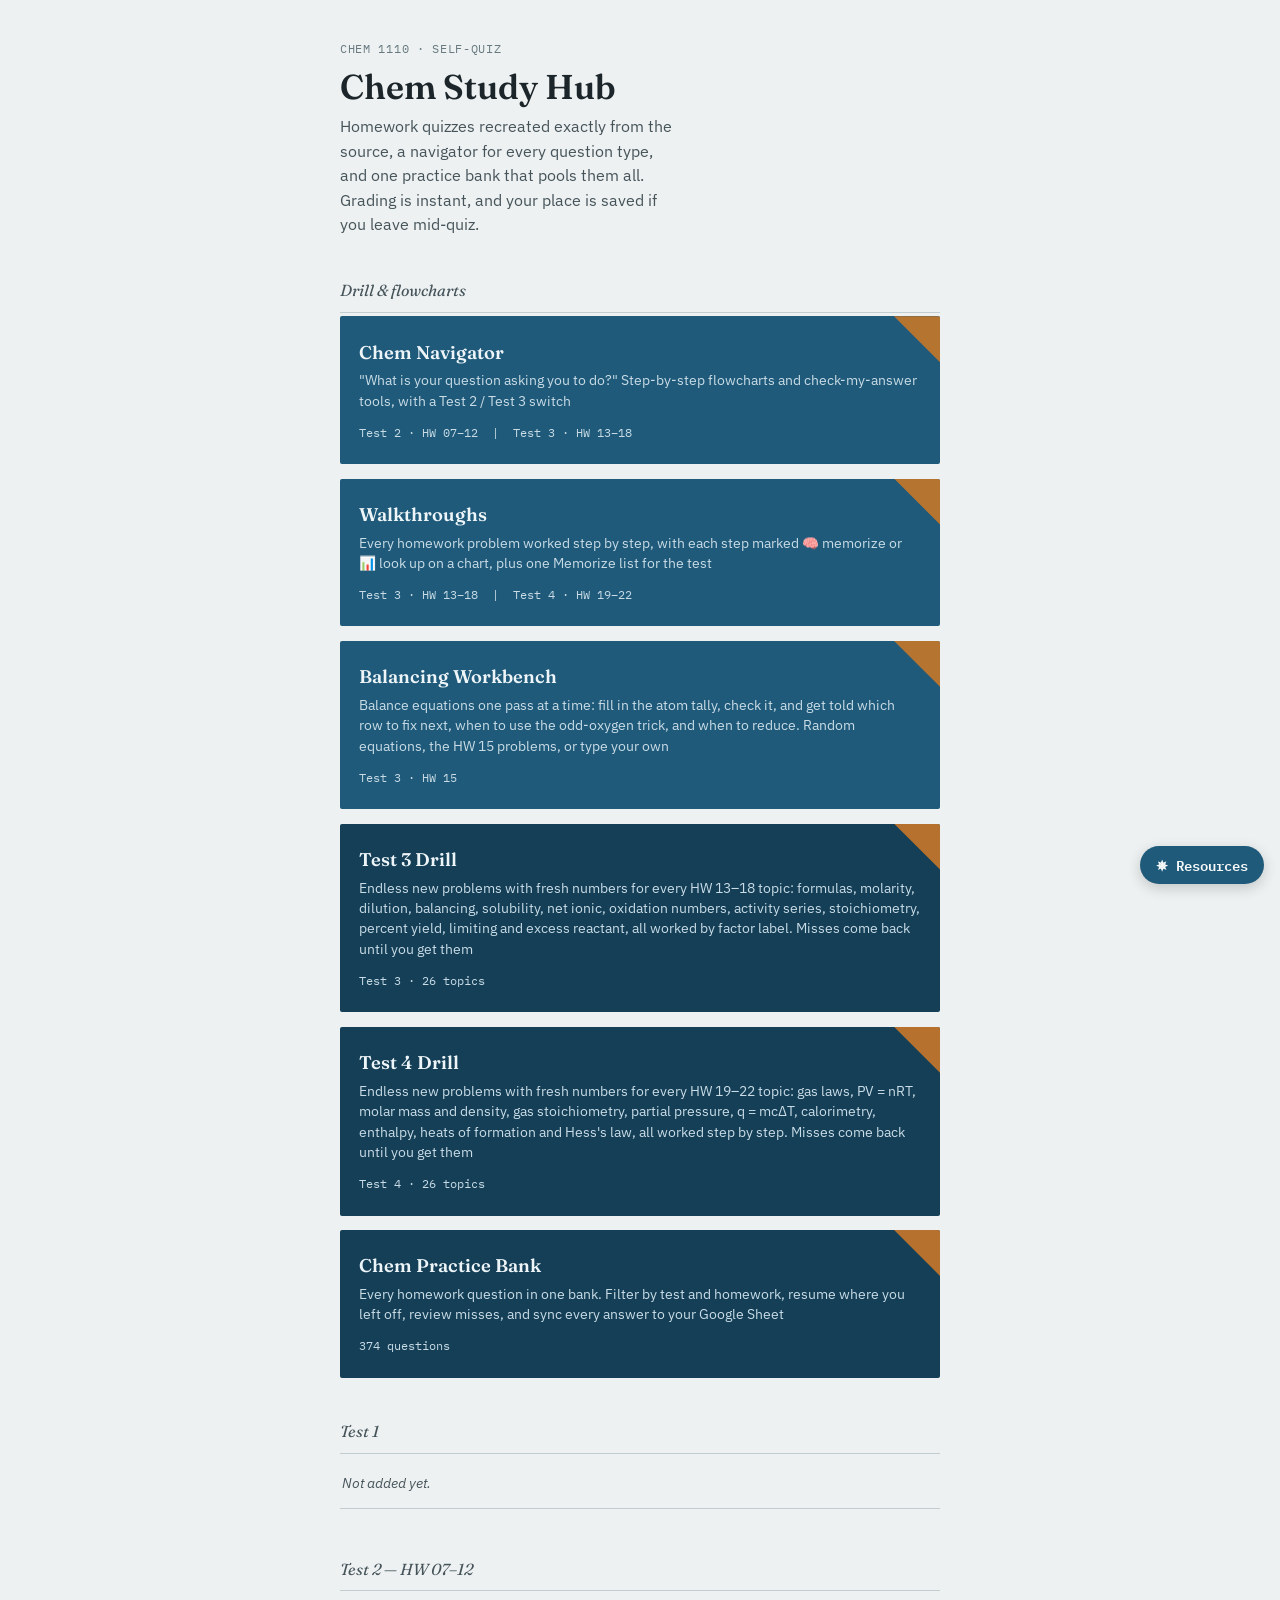
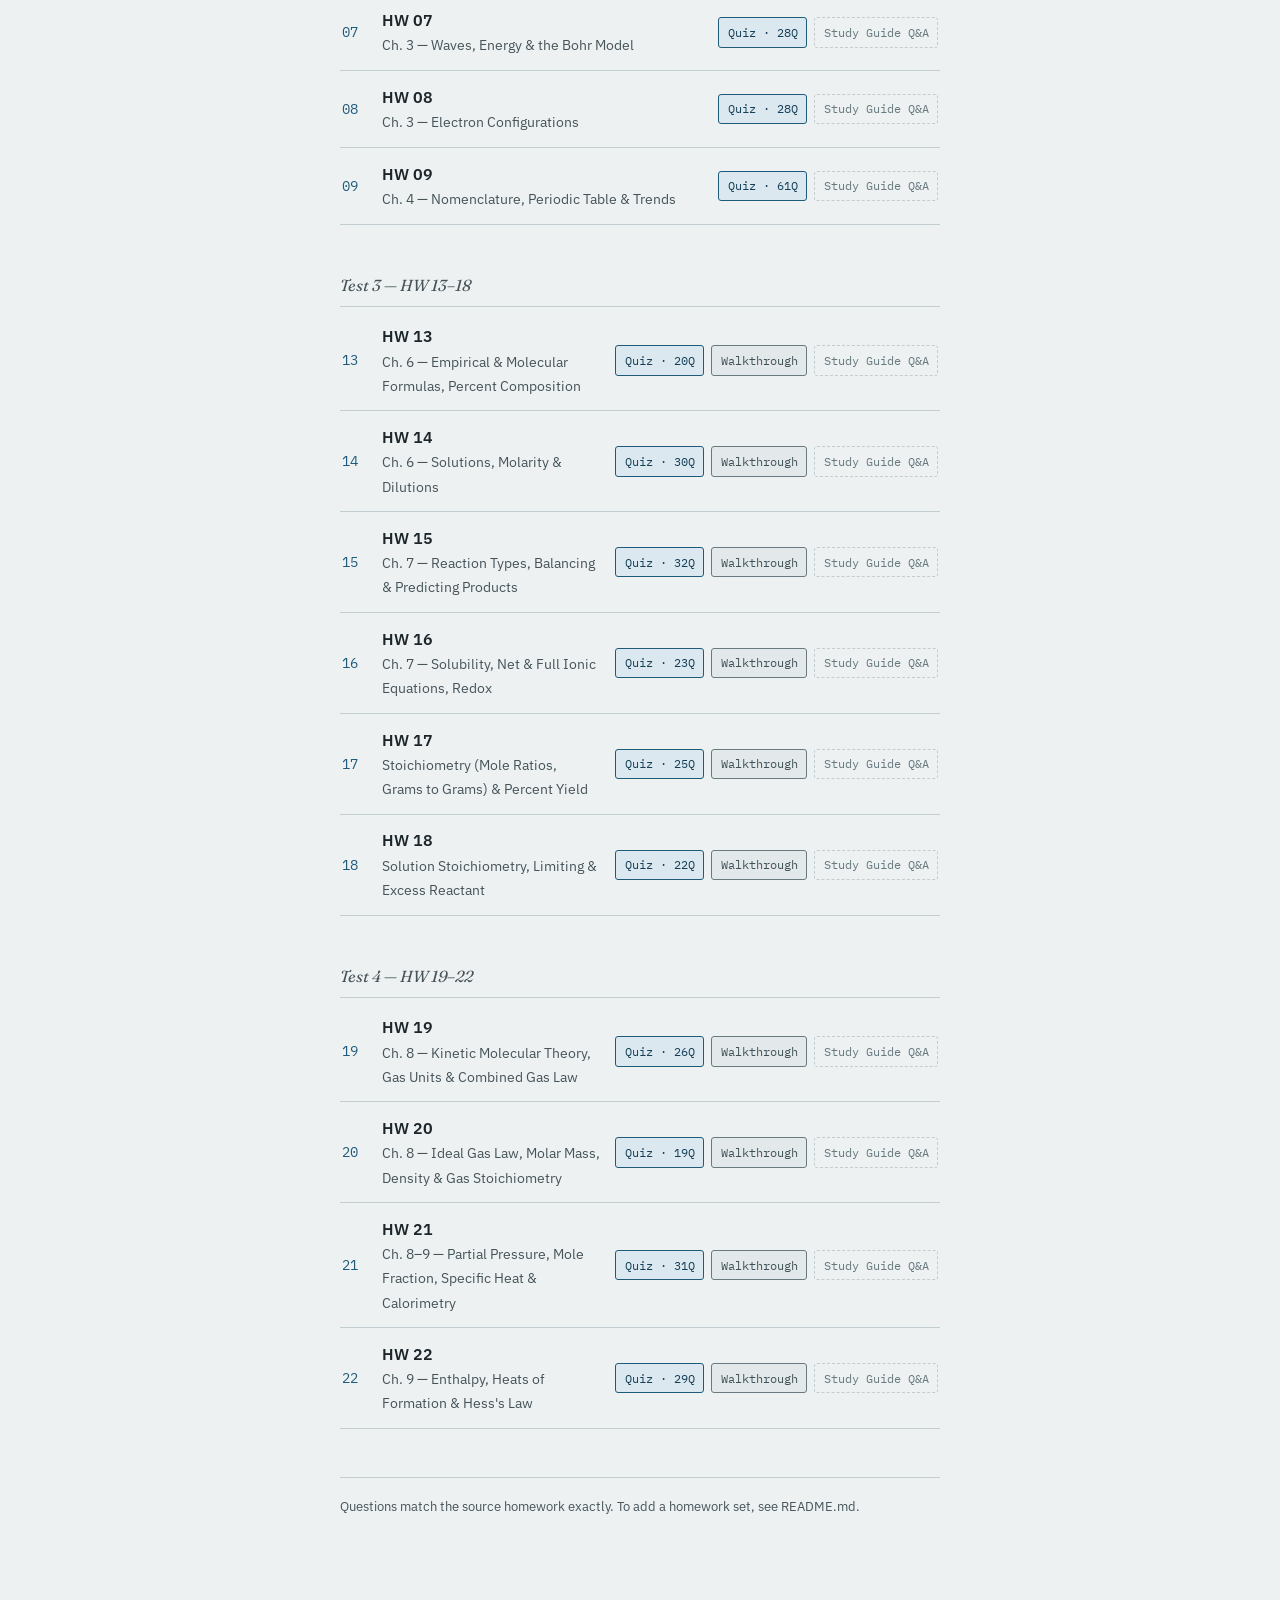
==== commit e8a7dbe7: "Add Test 4 Drill (26 generated topics) and Test 4 walkthroughs - drill4/: new engine for HW 19-22 (g" ====
--- a/index.html
+++ b/index.html
@@ -23,7 +23,7 @@
       <a class="slide-card" href="walkthrough/index.html" style="grid-column:1/-1">
         <div class="s-title">Walkthroughs</div>
         <div class="s-sub">Every homework problem worked step by step, with each step marked 🧠 memorize or 📊 look up on a chart, plus one Memorize list for the test</div>
-        <span class="s-count">Test 3 &middot; HW 13–18</span>
+        <span class="s-count">Test 3 &middot; HW 13–18 &nbsp;|&nbsp; Test 4 &middot; HW 19–22</span>
       </a>
       <a class="slide-card" href="balance/index.html" style="grid-column:1/-1">
         <div class="s-title">Balancing Workbench</div>
@@ -34,6 +34,11 @@
         <div class="s-title">Test 3 Drill</div>
         <div class="s-sub">Endless new problems with fresh numbers for every HW 13–18 topic: formulas, molarity, dilution, balancing, solubility, net ionic, oxidation numbers, activity series, stoichiometry, percent yield, limiting and excess reactant, all worked by factor label. Misses come back until you get them</div>
         <span class="s-count">Test 3 &middot; 26 topics</span>
+      </a>
+      <a class="slide-card alt" href="drill4/index.html" style="grid-column:1/-1">
+        <div class="s-title">Test 4 Drill</div>
+        <div class="s-sub">Endless new problems with fresh numbers for every HW 19–22 topic: gas laws, PV = nRT, molar mass and density, gas stoichiometry, partial pressure, q = mcΔT, calorimetry, enthalpy, heats of formation and Hess's law, all worked step by step. Misses come back until you get them</div>
+        <span class="s-count">Test 4 &middot; 26 topics</span>
       </a>
       <a class="slide-card alt" href="drill/index.html" style="grid-column:1/-1">
         <div class="s-title">Chem Practice Bank</div>
